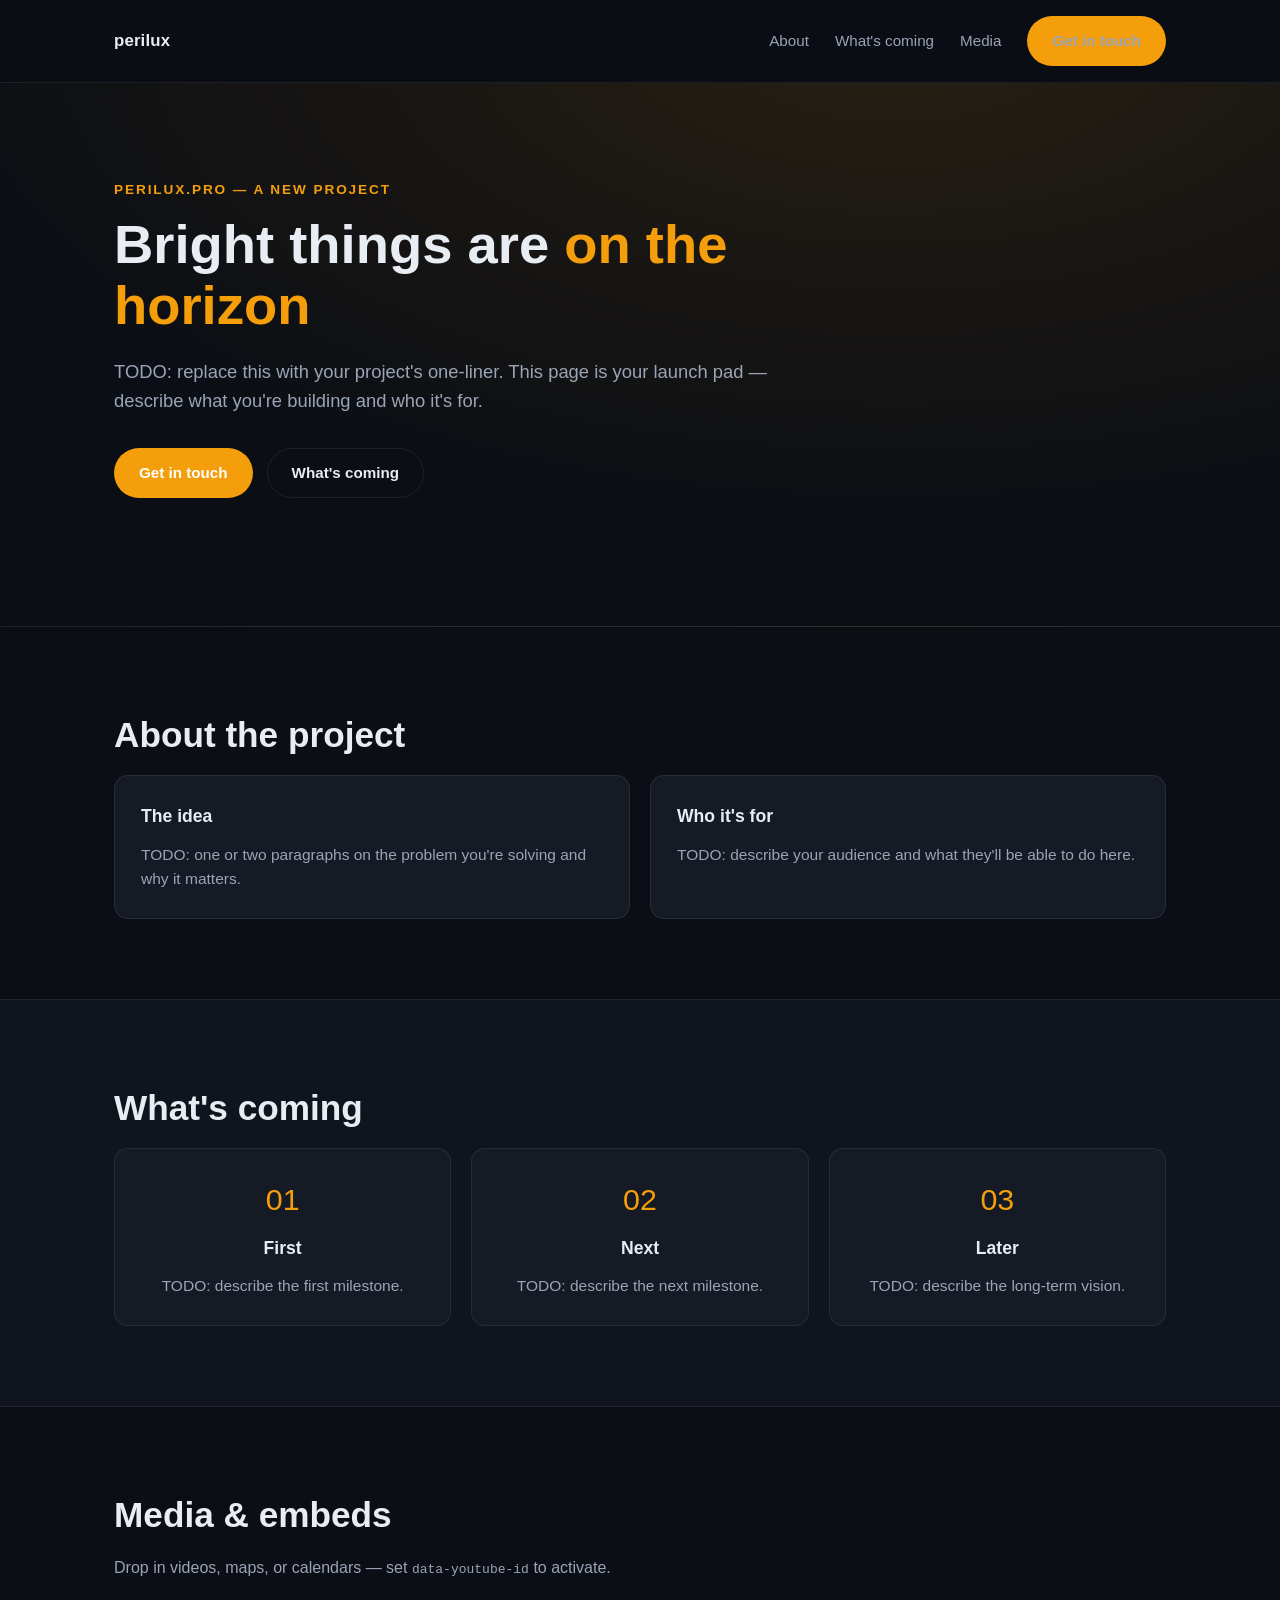
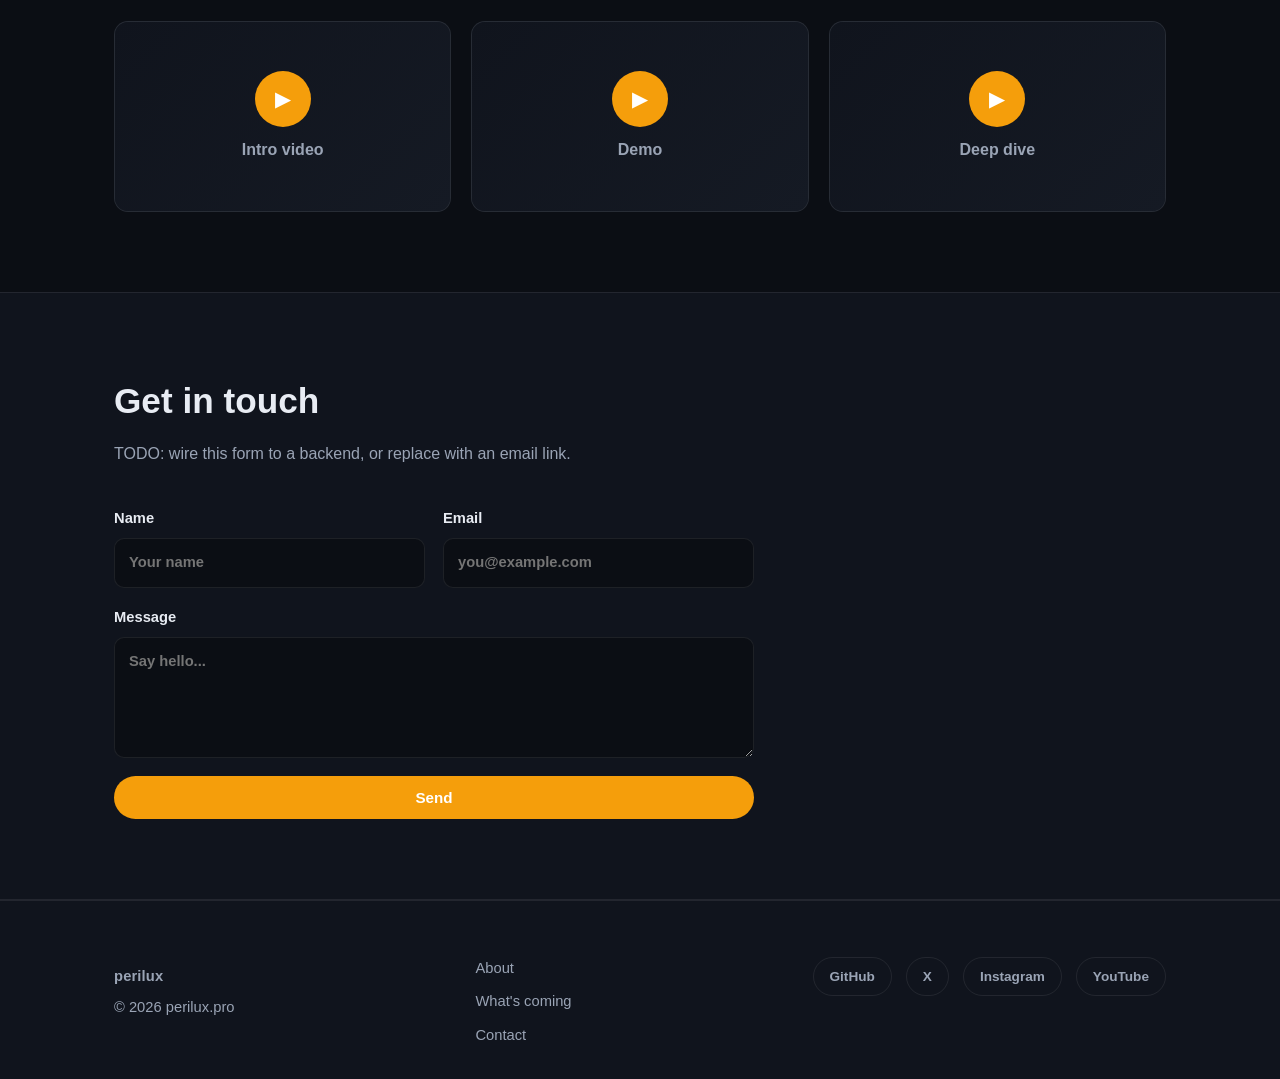
==== index.html @ e631b676 "Initial commit: perilux.pro static site (HTML/CSS/JS), Vercel-ready" ====
<!DOCTYPE html>
<html lang="en">
<head>
  <meta charset="UTF-8" />
  <meta name="viewport" content="width=device-width, initial-scale=1.0" />
  <title>Perilux — Coming Soon</title>
  <meta name="description" content="Perilux — a new project is in the works. Follow along as it takes shape." />
  <link rel="stylesheet" href="styles.css" />
</head>
<body>
  <header class="site-header">
    <nav class="nav container">
      <a class="brand" href="#top">perilux</a>
      <button class="nav-toggle" aria-label="Toggle menu" aria-expanded="false"><span></span><span></span><span></span></button>
      <ul class="nav-links" id="navLinks">
        <li><a href="#about">About</a></li>
        <li><a href="#coming">What's coming</a></li>
        <li><a href="#media">Media</a></li>
        <li><a href="#contact" class="btn btn-primary">Get in touch</a></li>
      </ul>
    </nav>
  </header>

  <main id="top">
    <section class="hero">
      <div class="container hero-inner">
        <p class="eyebrow">perilux.pro — a new project</p>
        <h1>Bright things are <span class="accent">on the horizon</span></h1>
        <p class="lead">TODO: replace this with your project's one-liner. This page is your launch pad — describe what you're building and who it's for.</p>
        <div class="hero-actions">
          <a href="#contact" class="btn btn-primary">Get in touch</a>
          <a href="#coming" class="btn btn-ghost">What's coming</a>
        </div>
      </div>
    </section>

    <section id="about" class="section">
      <div class="container">
        <h2 class="section-title">About the project</h2>
        <div class="split">
          <article class="card">
            <h3>The idea</h3>
            <p>TODO: one or two paragraphs on the problem you're solving and why it matters.</p>
          </article>
          <article class="card">
            <h3>Who it's for</h3>
            <p>TODO: describe your audience and what they'll be able to do here.</p>
          </article>
        </div>
      </div>
    </section>

    <section id="coming" class="section section-alt">
      <div class="container">
        <h2 class="section-title">What's coming</h2>
        <div class="grid-3">
          <article class="card mechanism"><div class="mech-icon">01</div><h3>First</h3><p>TODO: describe the first milestone.</p></article>
          <article class="card mechanism"><div class="mech-icon">02</div><h3>Next</h3><p>TODO: describe the next milestone.</p></article>
          <article class="card mechanism"><div class="mech-icon">03</div><h3>Later</h3><p>TODO: describe the long-term vision.</p></article>
        </div>
      </div>
    </section>

    <section id="media" class="section">
      <div class="container">
        <h2 class="section-title">Media &amp; embeds</h2>
        <p class="section-sub">Drop in videos, maps, or calendars — set <code>data-youtube-id</code> to activate.</p>
        <div class="grid-3">
          <div class="embed-card" data-youtube-id=""><div class="embed-facade"><span class="embed-play">▶</span><p>Intro video</p></div></div>
          <div class="embed-card" data-youtube-id=""><div class="embed-facade"><span class="embed-play">▶</span><p>Demo</p></div></div>
          <div class="embed-card" data-youtube-id=""><div class="embed-facade"><span class="embed-play">▶</span><p>Deep dive</p></div></div>
        </div>
      </div>
    </section>

    <section id="contact" class="section section-alt">
      <div class="container">
        <h2 class="section-title">Get in touch</h2>
        <p class="section-sub">TODO: wire this form to a backend, or replace with an email link.</p>
        <form class="contact-form" id="contactForm">
          <div class="form-row">
            <label>Name<input type="text" name="name" required placeholder="Your name" /></label>
            <label>Email<input type="email" name="email" required placeholder="you@example.com" /></label>
          </div>
          <label>Message<textarea name="message" rows="4" placeholder="Say hello..."></textarea></label>
          <button type="submit" class="btn btn-primary">Send</button>
          <p class="form-note" id="formNote" hidden>Thanks — we'll be in touch.</p>
        </form>
      </div>
    </section>
  </main>

  <footer class="site-footer">
    <div class="container footer-inner">
      <div class="footer-brand">
        <p class="brand">perilux</p>
        <p>© 2026 perilux.pro</p>
      </div>
      <nav class="footer-nav">
        <a href="#about">About</a><a href="#coming">What's coming</a><a href="#contact">Contact</a>
      </nav>
      <div class="social-links">
        <!-- TODO: replace # with real profile URLs -->
        <a href="https://github.com/AGIFutureFoundation" aria-label="GitHub" rel="noopener" target="_blank">GitHub</a>
        <a href="#" aria-label="X (Twitter)" rel="noopener" target="_blank">X</a>
        <a href="#" aria-label="Instagram" rel="noopener" target="_blank">Instagram</a>
        <a href="#" aria-label="YouTube" rel="noopener" target="_blank">YouTube</a>
      </div>
    </div>
  </footer>
  <script src="script.js"></script>
</body>
</html>
---- styles.css ----
/* ============ AGI Future Foundation — shared site styles ============ */
:root {
  --accent: #f59e0b;
  --accent-soft: rgba(245, 158, 11, 0.12);
  --bg: #0b0e14;
  --bg-alt: #10141d;
  --panel: #151a24;
  --border: rgba(255, 255, 255, 0.08);
  --text: #e8ecf3;
  --text-muted: #9aa4b5;
  --danger: #ff6b6b;
  --success: #2ecc8f;
  --radius: 14px;
  --maxw: 1100px;
}
* { margin: 0; padding: 0; box-sizing: border-box; }
html { scroll-behavior: smooth; }
body {
  font-family: "Inter", -apple-system, BlinkMacSystemFont, "Segoe UI", Roboto, sans-serif;
  background: var(--bg); color: var(--text); line-height: 1.6;
  -webkit-font-smoothing: antialiased;
}
.container { max-width: var(--maxw); margin: 0 auto; padding: 0 24px; }
a { color: var(--accent); text-decoration: none; }
.accent { color: var(--accent); }

/* ---- Header / Nav ---- */
.site-header {
  position: sticky; top: 0; z-index: 50;
  background: rgba(11, 14, 20, 0.85); backdrop-filter: blur(12px);
  border-bottom: 1px solid var(--border);
}
.nav { display: flex; align-items: center; justify-content: space-between; padding: 16px 24px; }
.brand { font-weight: 700; color: var(--text); font-size: 1.05rem; letter-spacing: 0.01em; }
.nav-links { display: flex; align-items: center; gap: 26px; list-style: none; }
.nav-links a { color: var(--text-muted); font-size: 0.95rem; transition: color 0.2s; }
.nav-links a:hover { color: var(--text); }
.nav-toggle { display: none; background: none; border: 0; cursor: pointer; }
.nav-toggle span { display: block; width: 22px; height: 2px; background: var(--text); margin: 5px 0; }

/* ---- Buttons ---- */
.btn {
  display: inline-block; padding: 12px 24px; border-radius: 999px;
  font-weight: 600; font-size: 0.95rem; border: 1px solid transparent;
  cursor: pointer; transition: transform 0.15s, background 0.2s, border-color 0.2s;
}
.btn:hover { transform: translateY(-2px); }
.btn-primary { background: var(--accent); color: #fff; }
.btn-primary:hover { background: var(--accent); filter: brightness(1.1); }
.btn-ghost { border-color: var(--border); color: var(--text); }
.btn-ghost:hover { border-color: var(--accent); color: var(--accent); }

/* ---- Hero ---- */
.hero {
  padding: 96px 0 80px;
  background:
    radial-gradient(1000px 500px at 70% -10%, var(--accent-soft), transparent),
    var(--bg);
  border-bottom: 1px solid var(--border);
}
.eyebrow { color: var(--accent); font-size: 0.85rem; font-weight: 600; text-transform: uppercase; letter-spacing: 0.14em; margin-bottom: 14px; }
.hero h1 { font-size: clamp(2.2rem, 5vw, 3.4rem); line-height: 1.12; margin-bottom: 20px; max-width: 760px; }
.lead { color: var(--text-muted); font-size: 1.15rem; max-width: 680px; margin-bottom: 32px; }
.lead strong { color: var(--text); }
.hero-actions { display: flex; gap: 14px; flex-wrap: wrap; margin-bottom: 48px; }
.stats-grid { display: flex; gap: 40px; flex-wrap: wrap; }
.stat { min-width: 140px; }
.stat-number { display: block; font-size: 2rem; font-weight: 800; color: var(--accent); }
.stat-label { color: var(--text-muted); font-size: 0.9rem; }

/* ---- Sections ---- */
.section { padding: 80px 0; }
.section-alt { background: var(--bg-alt); border-block: 1px solid var(--border); }
.section-title { font-size: clamp(1.6rem, 3.4vw, 2.2rem); margin-bottom: 12px; }
.section-sub { color: var(--text-muted); max-width: 640px; margin-bottom: 40px; }

/* ---- Cards & grids ---- */
.grid-3 { display: grid; grid-template-columns: repeat(3, 1fr); gap: 20px; }
.split { display: grid; grid-template-columns: 1fr 1fr; gap: 20px; }
.card {
  background: var(--panel); border: 1px solid var(--border);
  border-radius: var(--radius); padding: 26px;
}
.card h3 { margin-bottom: 12px; font-size: 1.1rem; }
.card p, .card li { color: var(--text-muted); font-size: 0.97rem; }
.card ul { padding-left: 18px; display: grid; gap: 8px; }
.card-danger { border-color: rgba(255, 107, 107, 0.35); }
.card-danger h3 { color: var(--danger); }
.card-success { border-color: rgba(46, 204, 143, 0.35); }
.card-success h3 { color: var(--success); }
.mechanism { text-align: center; }
.mech-icon { font-size: 1.9rem; color: var(--accent); margin-bottom: 10px; }
.card h4 { margin-bottom: 6px; color: var(--accent); }

/* ---- Tiers ---- */
.tiers { display: flex; flex-direction: column; align-items: center; gap: 10px; margin-bottom: 48px; }
.tier {
  width: min(560px, 100%); text-align: center;
  background: var(--panel); border: 1px solid var(--border);
  border-radius: var(--radius); padding: 22px 26px;
}
.tier-tag { color: var(--accent); font-size: 0.78rem; font-weight: 700; text-transform: uppercase; letter-spacing: 0.12em; }
.tier h3 { font-size: 1.15rem; margin: 6px 0; }
.tier p { color: var(--text-muted); font-size: 0.93rem; }
.tier-arrow { color: var(--accent); font-size: 1.3rem; }
.share-structure { margin-top: 8px; }
.share-structure h3 { margin-bottom: 16px; }

/* ---- Chips ---- */
.chips { display: flex; gap: 10px; flex-wrap: wrap; justify-content: center; margin-top: 10px; }
.chip {
  background: var(--accent-soft); color: var(--accent);
  padding: 6px 14px; border-radius: 999px; font-size: 0.82rem; font-weight: 600;
}
.invest-badges { display: flex; gap: 10px; flex-wrap: wrap; margin-bottom: 32px; }
/* ---- Articles ---- */
.article-list { display: grid; gap: 12px; }
.article-row {
  display: grid; grid-template-columns: 170px 1fr auto; align-items: center; gap: 18px;
  background: var(--panel); border: 1px solid var(--border);
  border-radius: var(--radius); padding: 16px 22px;
  color: var(--text); transition: border-color 0.2s, transform 0.15s;
}
.article-row:hover { border-color: var(--accent); transform: translateX(4px); }
.article-cat { color: var(--accent); font-size: 0.78rem; font-weight: 700; text-transform: uppercase; letter-spacing: 0.08em; }
.article-title { font-size: 0.98rem; font-weight: 600; }
.article-cta { color: var(--text-muted); font-size: 0.85rem; white-space: nowrap; }

/* ---- Embeds (lazy YouTube etc.) ---- */
.embed-card {
  background: var(--panel); border: 1px solid var(--border);
  border-radius: var(--radius); overflow: hidden;
}
.embed-facade {
  aspect-ratio: 16 / 9; display: flex; flex-direction: column;
  align-items: center; justify-content: center; gap: 10px; cursor: pointer;
  background: linear-gradient(135deg, var(--bg-alt), var(--panel));
}
.embed-play {
  width: 56px; height: 56px; border-radius: 50%;
  background: var(--accent); color: #fff;
  display: grid; place-items: center; font-size: 1.3rem;
}
.embed-facade p { color: var(--text-muted); font-weight: 600; padding: 0 16px; text-align: center; }
.embed-card iframe { width: 100%; aspect-ratio: 16 / 9; border: 0; display: block; }

/* ---- Forms ---- */
.contact-form { display: grid; gap: 18px; max-width: 640px; }
.form-row { display: grid; grid-template-columns: 1fr 1fr; gap: 18px; }
.contact-form label { display: grid; gap: 8px; font-weight: 600; font-size: 0.92rem; }
.contact-form input, .contact-form select, .contact-form textarea {
  background: var(--bg); border: 1px solid var(--border); border-radius: 10px;
  color: var(--text); padding: 12px 14px; font: inherit; width: 100%;
}
.contact-form input:focus, .contact-form select:focus, .contact-form textarea:focus {
  outline: 2px solid var(--accent); outline-offset: 1px; border-color: var(--accent);
}
.form-note { color: var(--success); font-size: 0.92rem; }

/* ---- Footer ---- */
.site-footer { background: var(--bg-alt); border-top: 1px solid var(--border); padding: 56px 0 32px; }
.footer-inner { display: flex; justify-content: space-between; gap: 40px; flex-wrap: wrap; }
.footer-brand p { color: var(--text-muted); font-size: 0.92rem; max-width: 300px; margin-top: 8px; }
.footer-nav { display: grid; gap: 10px; }
.footer-nav a { color: var(--text-muted); font-size: 0.92rem; }
.footer-nav a:hover { color: var(--text); }
.social-links { display: flex; gap: 14px; flex-wrap: wrap; align-items: flex-start; }
.social-links a {
  color: var(--text-muted); border: 1px solid var(--border);
  padding: 8px 16px; border-radius: 999px; font-size: 0.85rem; font-weight: 600;
  transition: color 0.2s, border-color 0.2s;
}
.social-links a:hover { color: var(--accent); border-color: var(--accent); }
.footer-bottom { margin-top: 40px; padding-top: 24px; border-top: 1px solid var(--border); }
.footer-bottom p { color: var(--text-muted); font-size: 0.85rem; }

/* ---- Responsive ---- */
@media (max-width: 900px) {
  .grid-3 { grid-template-columns: 1fr; }
  .split { grid-template-columns: 1fr; }
  .article-row { grid-template-columns: 1fr; gap: 6px; }
  .article-cta { display: none; }
}
@media (max-width: 720px) {
  .nav-toggle { display: block; }
  .nav-links {
    display: none; position: absolute; top: 100%; left: 0; right: 0;
    flex-direction: column; gap: 4px; padding: 18px 24px 24px;
    background: var(--bg); border-bottom: 1px solid var(--border);
  }
  .nav-links.open { display: flex; }
  .nav-links li { width: 100%; }
  .nav-links a { display: block; padding: 10px 0; }
  .form-row { grid-template-columns: 1fr; }
  .stats-grid { gap: 24px; }
}
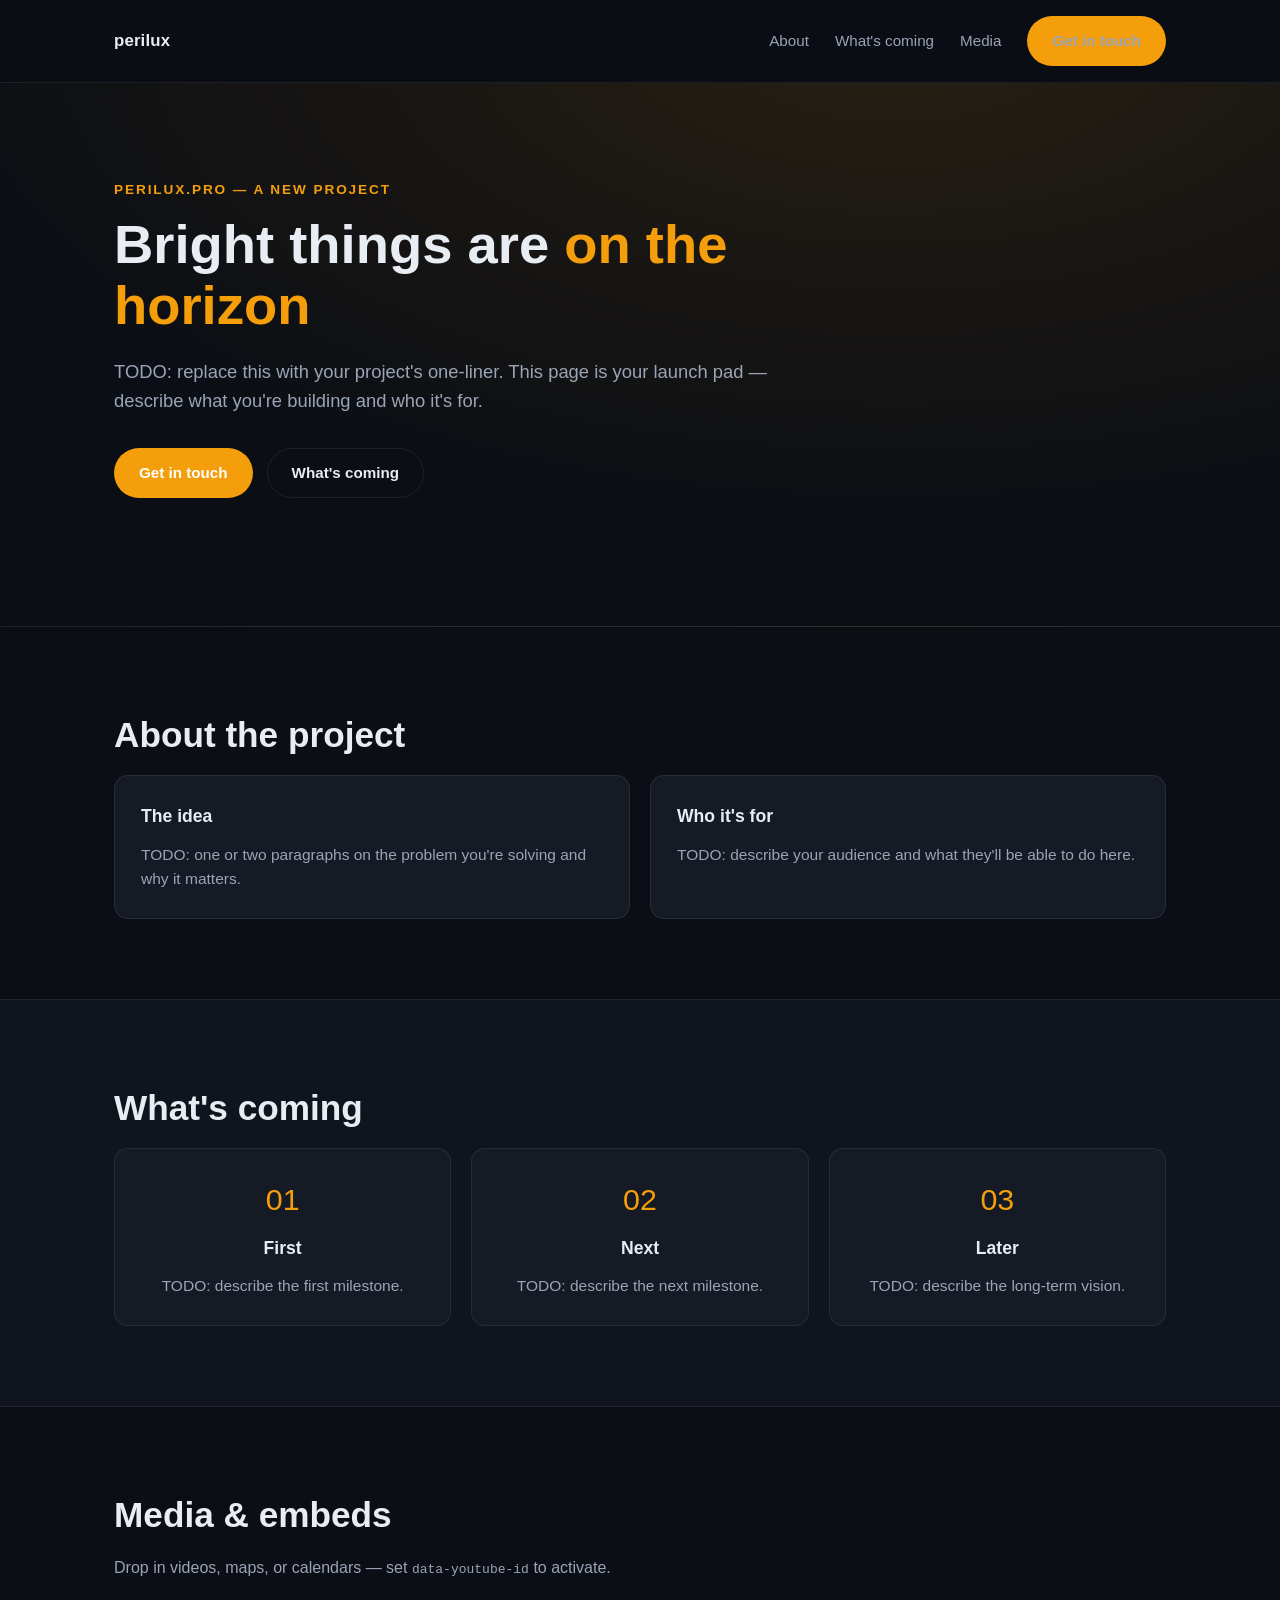
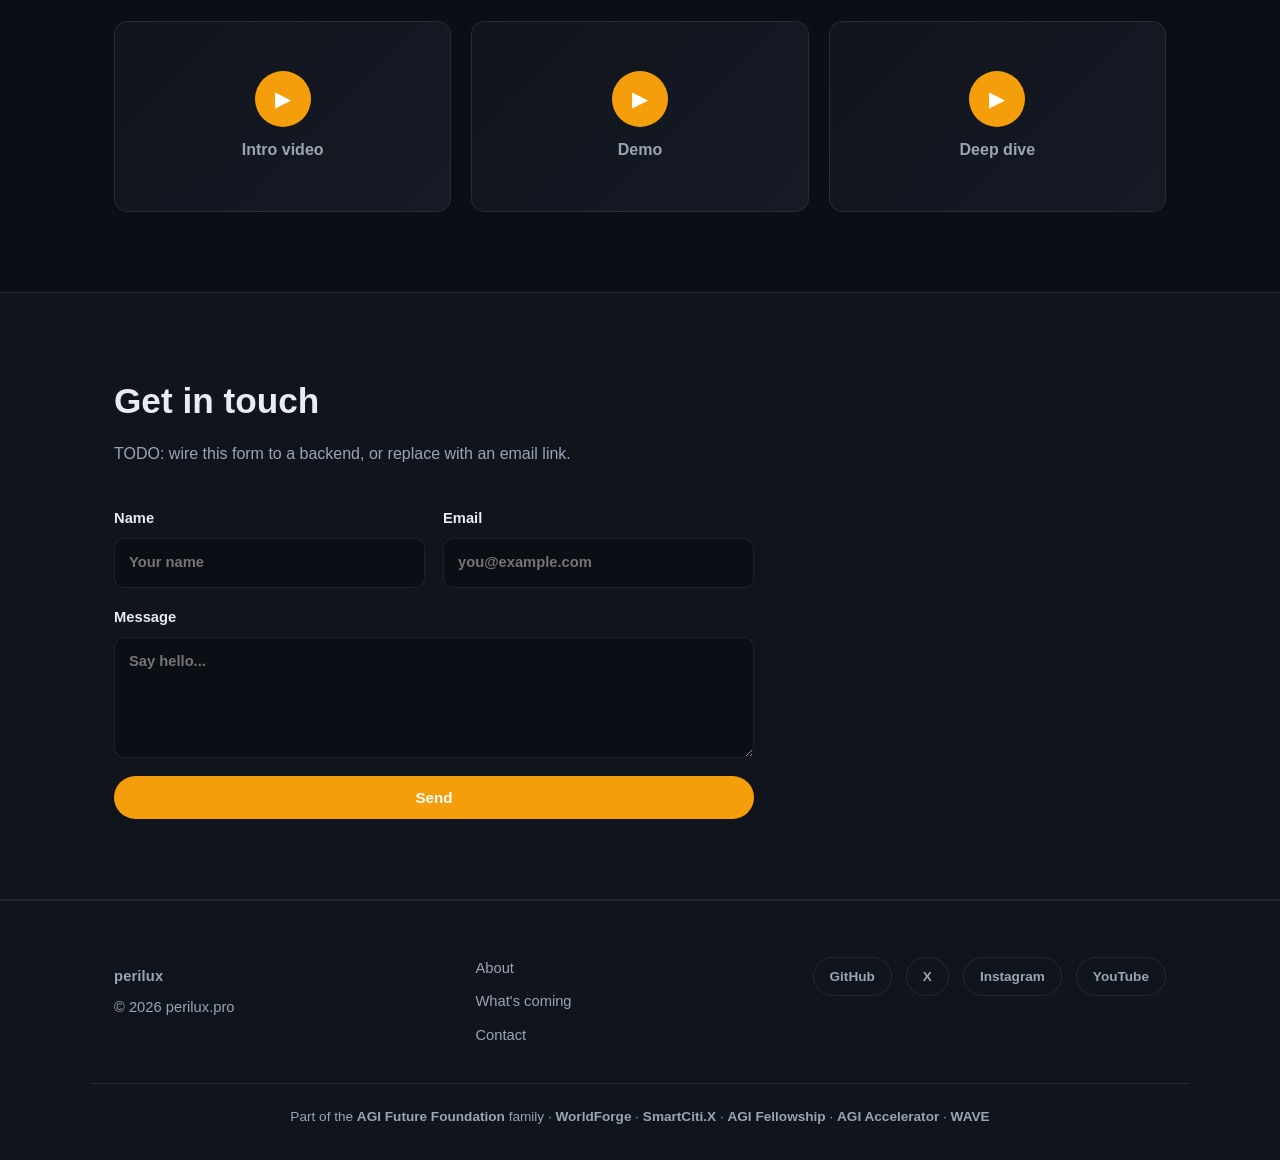
==== commit bed86831: "Unified branding: family bar" ====
--- a/index.html
+++ b/index.html
@@ -107,6 +107,9 @@
         <a href="#" aria-label="YouTube" rel="noopener" target="_blank">YouTube</a>
       </div>
     </div>
+    <div class="container family-bar">
+      <p>Part of the <a href="https://agifuturefoundation.org">AGI Future Foundation</a> family · <a href="https://worldforge.agifuturefoundation.org">WorldForge</a> · <a href="https://smartciti.x.agifuturefoundation.org">SmartCiti.X</a> · <a href="https://agifellowship.church">AGI Fellowship</a> · <a href="https://agi.lease">AGI Accelerator</a> · <a href="https://bioacoustics.cloud">WAVE</a></p>
+    </div>
   </footer>
   <script src="script.js"></script>
 </body>
--- a/styles.css
+++ b/styles.css
@@ -195,3 +195,11 @@
   .stats-grid { gap: 24px; }
 }
 
+/* ---- Family bar (unified branding across all AGIF sites) ---- */
+.family-bar {
+  margin-top: 36px; padding-top: 22px; border-top: 1px solid var(--border);
+  display: flex; gap: 10px 18px; flex-wrap: wrap; align-items: center; justify-content: center;
+}
+.family-bar p { color: var(--text-muted); font-size: 0.85rem; }
+.family-bar a { color: var(--text-muted); font-weight: 600; }
+.family-bar a:hover { color: var(--accent); }
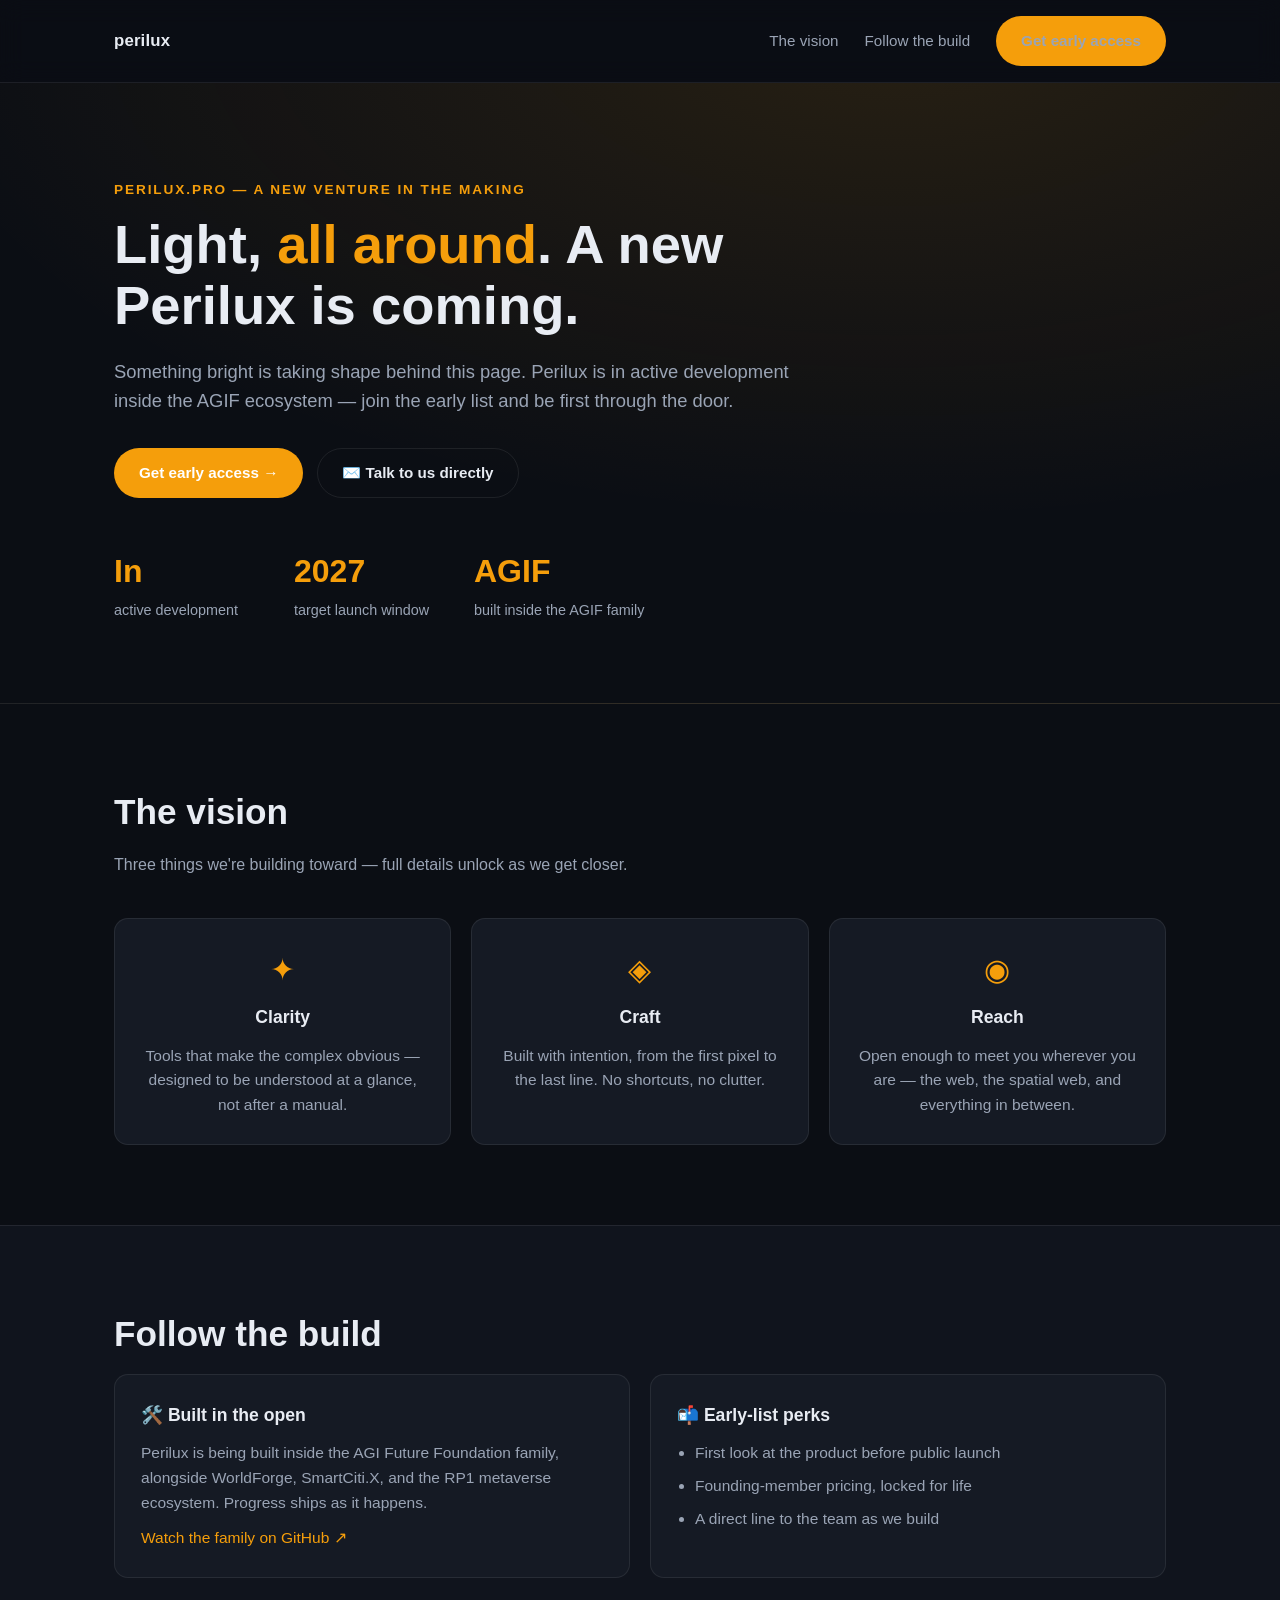
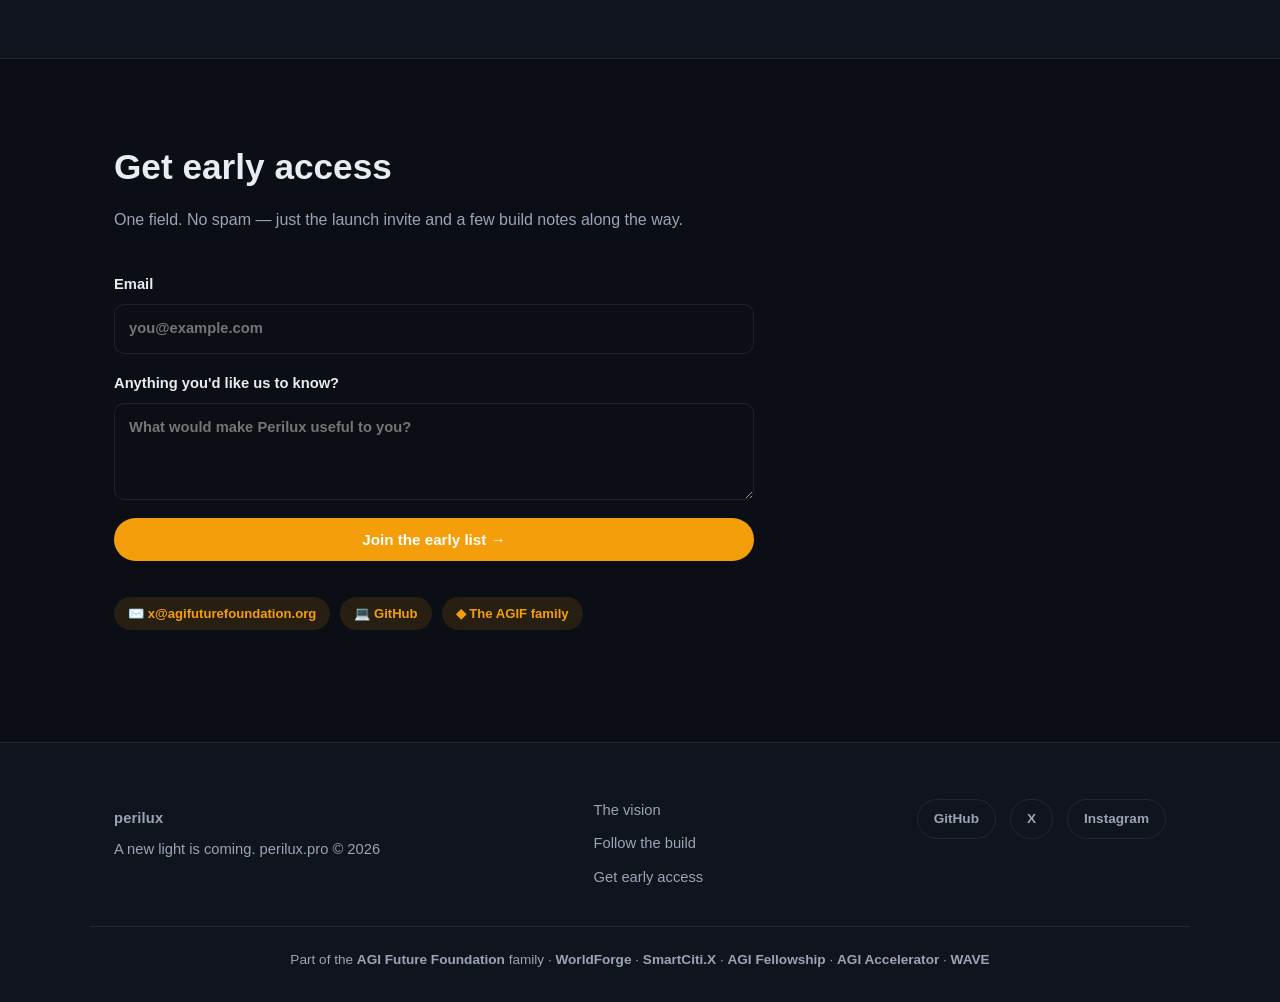
==== commit 0d01dee7: "Polished one-page landing: vision, follow-the-build, early-access CTA + direct contact, SEO meta" ====
--- a/index.html
+++ b/index.html
@@ -3,8 +3,16 @@
 <head>
   <meta charset="UTF-8" />
   <meta name="viewport" content="width=device-width, initial-scale=1.0" />
-  <title>Perilux — Coming Soon</title>
-  <meta name="description" content="Perilux — a new project is in the works. Follow along as it takes shape." />
+  <title>Perilux — A New Light Is Coming</title>
+  <meta name="description" content="Perilux is a new venture in the making. Get early access, follow the build, and be first through the door when we launch." />
+  <meta property="og:title" content="Perilux — A New Light Is Coming" />
+  <meta property="og:description" content="Perilux is a new venture in the making. Get early access, follow the build, and be first through the door when we launch." />
+  <meta property="og:type" content="website" />
+  <meta property="og:url" content="https://perilux.pro" />
+  <meta name="twitter:card" content="summary_large_image" />
+  <meta name="twitter:title" content="Perilux — A New Light Is Coming" />
+  <meta name="theme-color" content="#0b0e14" />
+  <link rel="icon" href="data:image/svg+xml,%3Csvg xmlns='http://www.w3.org/2000/svg' viewBox='0 0 32 32'%3E%3Ccircle cx='16' cy='16' r='14' fill='%23f59e0b'/%3E%3C/svg%3E" />
   <link rel="stylesheet" href="styles.css" />
 </head>
 <body>
@@ -13,10 +21,9 @@
       <a class="brand" href="#top">perilux</a>
       <button class="nav-toggle" aria-label="Toggle menu" aria-expanded="false"><span></span><span></span><span></span></button>
       <ul class="nav-links" id="navLinks">
-        <li><a href="#about">About</a></li>
-        <li><a href="#coming">What's coming</a></li>
-        <li><a href="#media">Media</a></li>
-        <li><a href="#contact" class="btn btn-primary">Get in touch</a></li>
+        <li><a href="#vision">The vision</a></li>
+        <li><a href="#build">Follow the build</a></li>
+        <li><a href="#contact" class="btn btn-primary">Get early access</a></li>
       </ul>
     </nav>
   </header>
@@ -24,68 +31,68 @@
   <main id="top">
     <section class="hero">
       <div class="container hero-inner">
-        <p class="eyebrow">perilux.pro — a new project</p>
-        <h1>Bright things are <span class="accent">on the horizon</span></h1>
-        <p class="lead">TODO: replace this with your project's one-liner. This page is your launch pad — describe what you're building and who it's for.</p>
+        <p class="eyebrow">perilux.pro — a new venture in the making</p>
+        <h1>Light, <span class="accent">all around</span>. A new Perilux is coming.</h1>
+        <p class="lead">Something bright is taking shape behind this page. Perilux is in active development inside the AGIF ecosystem — join the early list and be first through the door.</p>
         <div class="hero-actions">
-          <a href="#contact" class="btn btn-primary">Get in touch</a>
-          <a href="#coming" class="btn btn-ghost">What's coming</a>
+          <a href="#contact" class="btn btn-primary">Get early access →</a>
+          <a href="mailto:x@agifuturefoundation.org?subject=Perilux%20early%20access" class="btn btn-ghost">✉️ Talk to us directly</a>
+        </div>
+        <div class="stats-grid">
+          <div class="stat"><span class="stat-number">In</span><span class="stat-label">active development</span></div>
+          <div class="stat"><span class="stat-number">2027</span><span class="stat-label">target launch window</span></div>
+          <div class="stat"><span class="stat-number">AGIF</span><span class="stat-label">built inside the AGIF family</span></div>
         </div>
       </div>
     </section>
 
-    <section id="about" class="section">
+    <section id="vision" class="section">
       <div class="container">
-        <h2 class="section-title">About the project</h2>
+        <h2 class="section-title">The vision</h2>
+        <p class="section-sub">Three things we're building toward — full details unlock as we get closer.</p>
+        <div class="grid-3">
+          <article class="card mechanism"><div class="mech-icon">✦</div><h3>Clarity</h3><p>Tools that make the complex obvious — designed to be understood at a glance, not after a manual.</p></article>
+          <article class="card mechanism"><div class="mech-icon">◈</div><h3>Craft</h3><p>Built with intention, from the first pixel to the last line. No shortcuts, no clutter.</p></article>
+          <article class="card mechanism"><div class="mech-icon">◉</div><h3>Reach</h3><p>Open enough to meet you wherever you are — the web, the spatial web, and everything in between.</p></article>
+        </div>
+      </div>
+    </section>
+    <section id="build" class="section section-alt">
+      <div class="container">
+        <h2 class="section-title">Follow the build</h2>
         <div class="split">
           <article class="card">
-            <h3>The idea</h3>
-            <p>TODO: one or two paragraphs on the problem you're solving and why it matters.</p>
+            <h3>🛠️ Built in the open</h3>
+            <p>Perilux is being built inside the AGI Future Foundation family, alongside WorldForge, SmartCiti.X, and the RP1 metaverse ecosystem. Progress ships as it happens.</p>
+            <p style="margin-top:10px"><a href="https://github.com/AGIFutureFoundation" target="_blank" rel="noopener">Watch the family on GitHub ↗</a></p>
           </article>
           <article class="card">
-            <h3>Who it's for</h3>
-            <p>TODO: describe your audience and what they'll be able to do here.</p>
+            <h3>📬 Early-list perks</h3>
+            <ul>
+              <li>First look at the product before public launch</li>
+              <li>Founding-member pricing, locked for life</li>
+              <li>A direct line to the team as we build</li>
+            </ul>
           </article>
         </div>
       </div>
     </section>
 
-    <section id="coming" class="section section-alt">
+    <section id="contact" class="section">
       <div class="container">
-        <h2 class="section-title">What's coming</h2>
-        <div class="grid-3">
-          <article class="card mechanism"><div class="mech-icon">01</div><h3>First</h3><p>TODO: describe the first milestone.</p></article>
-          <article class="card mechanism"><div class="mech-icon">02</div><h3>Next</h3><p>TODO: describe the next milestone.</p></article>
-          <article class="card mechanism"><div class="mech-icon">03</div><h3>Later</h3><p>TODO: describe the long-term vision.</p></article>
+        <h2 class="section-title">Get early access</h2>
+        <p class="section-sub">One field. No spam — just the launch invite and a few build notes along the way.</p>
+        <form class="contact-form" id="contactForm">
+          <label>Email<input type="email" name="email" required placeholder="you@example.com" /></label>
+          <label>Anything you'd like us to know?<textarea name="message" rows="3" placeholder="What would make Perilux useful to you?"></textarea></label>
+          <button type="submit" class="btn btn-primary">Join the early list →</button>
+          <p class="form-note" id="formNote" hidden>You're on the list. We'll be in touch — welcome aboard ✦</p>
+        </form>
+        <div class="invest-badges" style="margin-top:36px">
+          <span class="chip">✉️ <a href="mailto:x@agifuturefoundation.org?subject=Perilux">x@agifuturefoundation.org</a></span>
+          <span class="chip">💻 <a href="https://github.com/AGIFutureFoundation" target="_blank" rel="noopener">GitHub</a></span>
+          <span class="chip">◆ <a href="https://agifuturefoundation.org" target="_blank" rel="noopener">The AGIF family</a></span>
         </div>
-      </div>
-    </section>
-
-    <section id="media" class="section">
-      <div class="container">
-        <h2 class="section-title">Media &amp; embeds</h2>
-        <p class="section-sub">Drop in videos, maps, or calendars — set <code>data-youtube-id</code> to activate.</p>
-        <div class="grid-3">
-          <div class="embed-card" data-youtube-id=""><div class="embed-facade"><span class="embed-play">▶</span><p>Intro video</p></div></div>
-          <div class="embed-card" data-youtube-id=""><div class="embed-facade"><span class="embed-play">▶</span><p>Demo</p></div></div>
-          <div class="embed-card" data-youtube-id=""><div class="embed-facade"><span class="embed-play">▶</span><p>Deep dive</p></div></div>
-        </div>
-      </div>
-    </section>
-
-    <section id="contact" class="section section-alt">
-      <div class="container">
-        <h2 class="section-title">Get in touch</h2>
-        <p class="section-sub">TODO: wire this form to a backend, or replace with an email link.</p>
-        <form class="contact-form" id="contactForm">
-          <div class="form-row">
-            <label>Name<input type="text" name="name" required placeholder="Your name" /></label>
-            <label>Email<input type="email" name="email" required placeholder="you@example.com" /></label>
-          </div>
-          <label>Message<textarea name="message" rows="4" placeholder="Say hello..."></textarea></label>
-          <button type="submit" class="btn btn-primary">Send</button>
-          <p class="form-note" id="formNote" hidden>Thanks — we'll be in touch.</p>
-        </form>
       </div>
     </section>
   </main>
@@ -94,17 +101,15 @@
     <div class="container footer-inner">
       <div class="footer-brand">
         <p class="brand">perilux</p>
-        <p>© 2026 perilux.pro</p>
+        <p>A new light is coming. perilux.pro © 2026</p>
       </div>
       <nav class="footer-nav">
-        <a href="#about">About</a><a href="#coming">What's coming</a><a href="#contact">Contact</a>
+        <a href="#vision">The vision</a><a href="#build">Follow the build</a><a href="#contact">Get early access</a>
       </nav>
       <div class="social-links">
-        <!-- TODO: replace # with real profile URLs -->
         <a href="https://github.com/AGIFutureFoundation" aria-label="GitHub" rel="noopener" target="_blank">GitHub</a>
         <a href="#" aria-label="X (Twitter)" rel="noopener" target="_blank">X</a>
         <a href="#" aria-label="Instagram" rel="noopener" target="_blank">Instagram</a>
-        <a href="#" aria-label="YouTube" rel="noopener" target="_blank">YouTube</a>
       </div>
     </div>
     <div class="container family-bar">
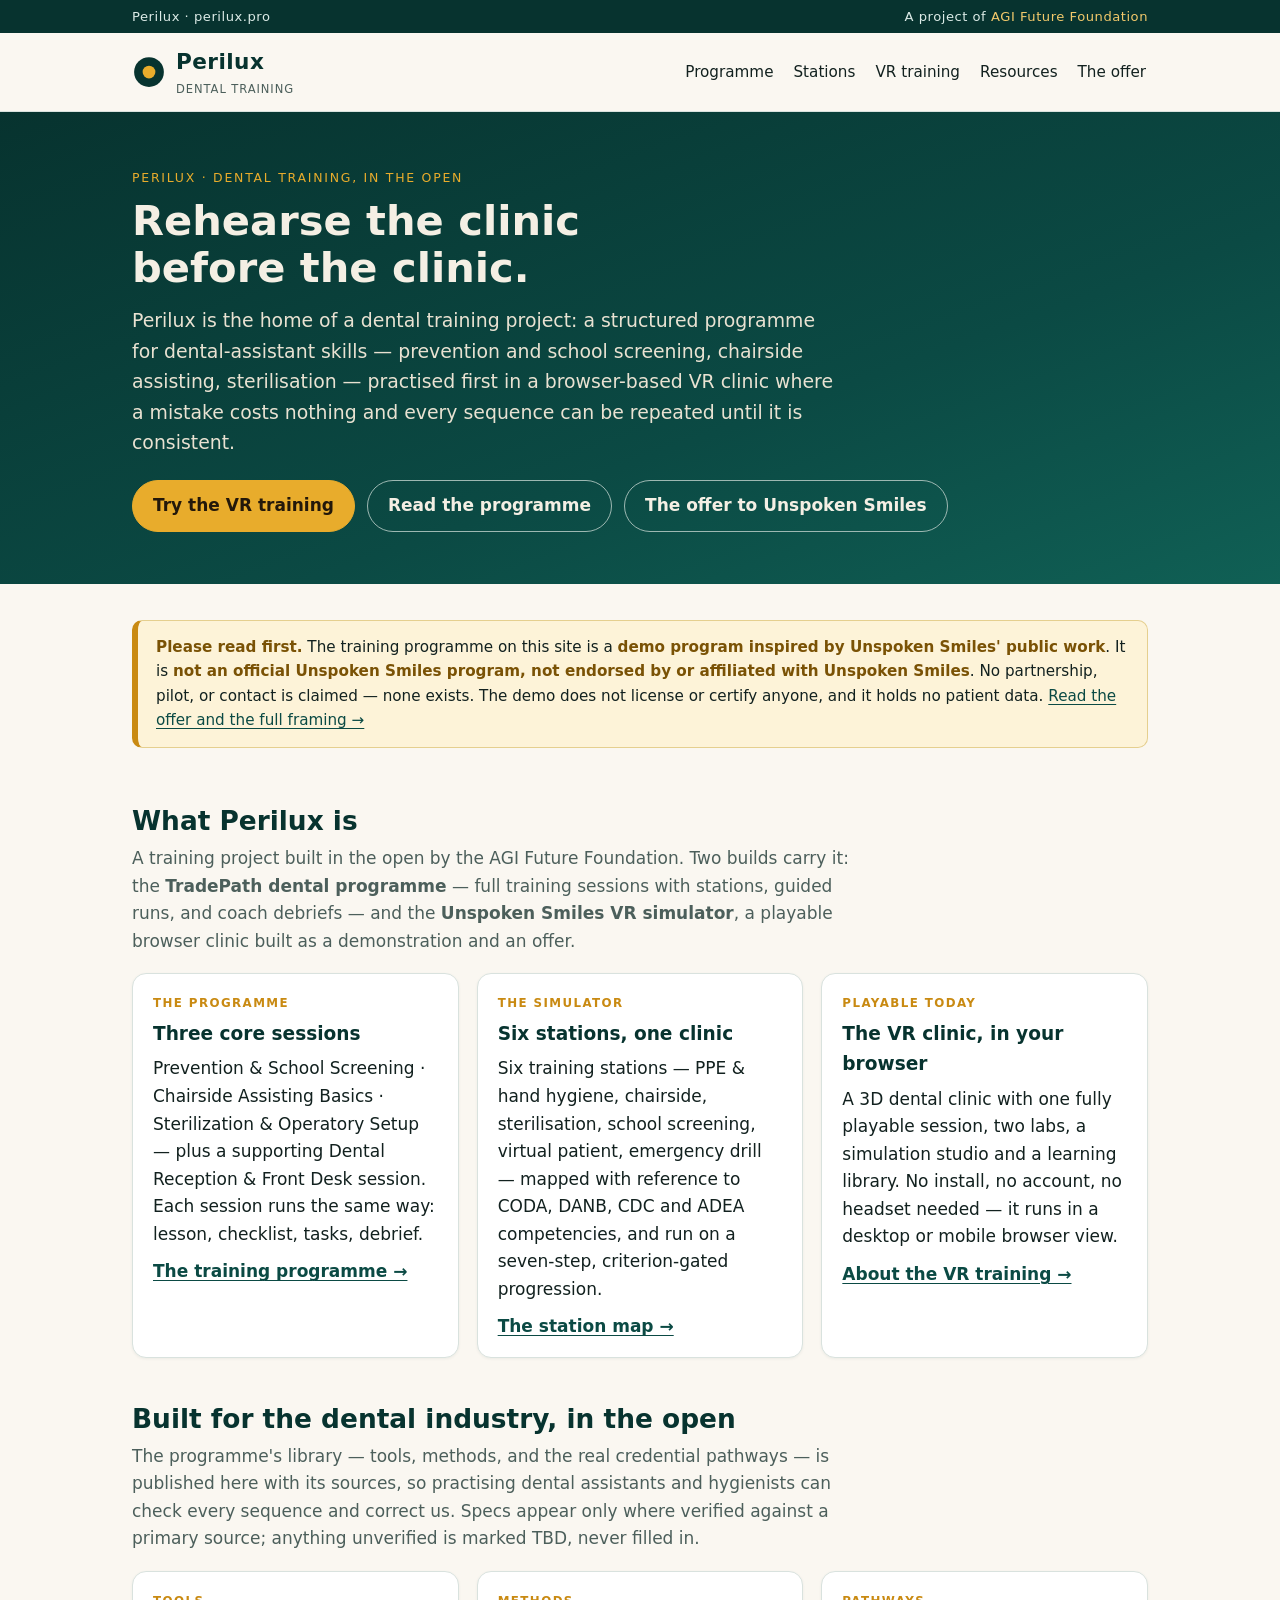
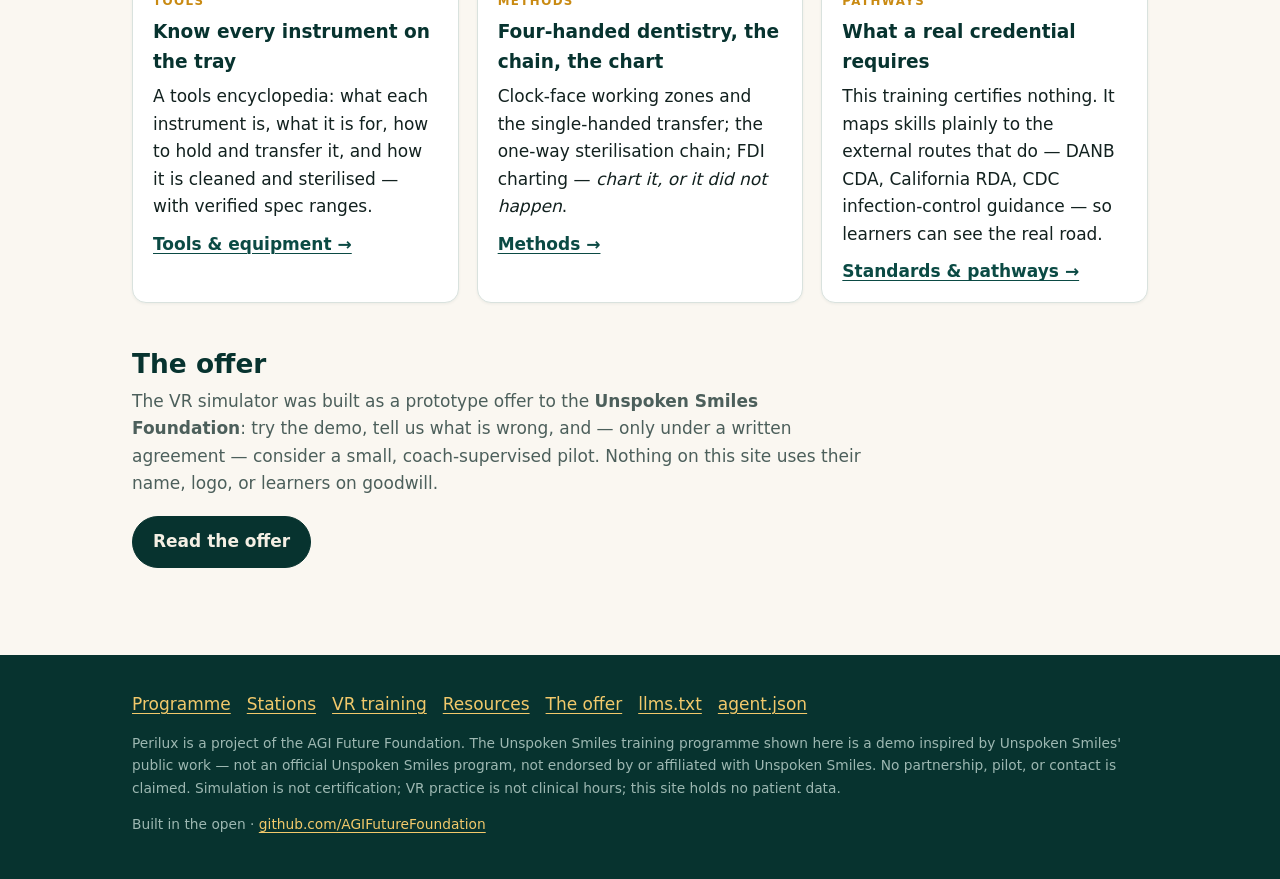
==== commit 8a62c8c0: "Publish the Perilux programme site: 11 pages (programme, sessions, stations, VR training, resources," ====
--- a/index.html
+++ b/index.html
@@ -1,121 +1,143 @@
-<!DOCTYPE html>
+<!doctype html>
 <html lang="en">
 <head>
-  <meta charset="UTF-8" />
-  <meta name="viewport" content="width=device-width, initial-scale=1.0" />
-  <title>Perilux — A New Light Is Coming</title>
-  <meta name="description" content="Perilux is a new venture in the making. Get early access, follow the build, and be first through the door when we launch." />
-  <meta property="og:title" content="Perilux — A New Light Is Coming" />
-  <meta property="og:description" content="Perilux is a new venture in the making. Get early access, follow the build, and be first through the door when we launch." />
-  <meta property="og:type" content="website" />
-  <meta property="og:url" content="https://perilux.pro" />
-  <meta name="twitter:card" content="summary_large_image" />
-  <meta name="twitter:title" content="Perilux — A New Light Is Coming" />
-  <meta name="theme-color" content="#0b0e14" />
-  <link rel="icon" href="data:image/svg+xml,%3Csvg xmlns='http://www.w3.org/2000/svg' viewBox='0 0 32 32'%3E%3Ccircle cx='16' cy='16' r='14' fill='%23f59e0b'/%3E%3C/svg%3E" />
-  <link rel="stylesheet" href="styles.css" />
+<meta charset="utf-8" />
+<meta name="viewport" content="width=device-width, initial-scale=1" />
+<title>Perilux — Dental training, in the open</title>
+<meta name="description" content="Perilux is the project home for dental-assistant skills training: a three-session training programme, a six-station VR simulator, and an open offer to the Unspoken Smiles Foundation. Demo programme — not official, not endorsed, not affiliated." />
+<link rel="stylesheet" href="assets/style.css" />
+<link rel="icon" href="data:image/svg+xml,%3Csvg xmlns='http://www.w3.org/2000/svg' viewBox='0 0 32 32'%3E%3Ccircle cx='16' cy='16' r='14' fill='%2307332f'/%3E%3Ccircle cx='16' cy='16' r='6' fill='%23e8ac2c'/%3E%3C/svg%3E" />
 </head>
 <body>
-  <header class="site-header">
-    <nav class="nav container">
-      <a class="brand" href="#top">perilux</a>
-      <button class="nav-toggle" aria-label="Toggle menu" aria-expanded="false"><span></span><span></span><span></span></button>
-      <ul class="nav-links" id="navLinks">
-        <li><a href="#vision">The vision</a></li>
-        <li><a href="#build">Follow the build</a></li>
-        <li><a href="#contact" class="btn btn-primary">Get early access</a></li>
-      </ul>
-    </nav>
-  </header>
+<div class="brandbar"><div class="wrap"><span>Perilux · perilux.pro</span><span>A project of <a href="https://www.agifuturefoundation.org/">AGI Future Foundation</a></span></div></div>
+<header class="site"><div class="wrap">
+  <a class="logo" href="index.html" aria-label="Perilux home">
+    <svg width="34" height="34" viewBox="0 0 32 32" role="img" aria-label="Perilux mark: a gold point of light in a teal ring"><circle cx="16" cy="16" r="14" fill="#07332f"/><circle cx="16" cy="16" r="6" fill="#e8ac2c"/></svg>
+    <span><strong>Perilux</strong><span class="tag">Dental training</span></span>
+  </a>
+  <nav class="main" aria-label="Main">
+    <a href="programme.html">Programme</a>
+    <a href="stations.html">Stations</a>
+    <a href="vr-training.html">VR training</a>
+    <a href="resources.html">Resources</a>
+    <a href="offer.html">The offer</a>
+  </nav>
+</div></header>
 
-  <main id="top">
-    <section class="hero">
-      <div class="container hero-inner">
-        <p class="eyebrow">perilux.pro — a new venture in the making</p>
-        <h1>Light, <span class="accent">all around</span>. A new Perilux is coming.</h1>
-        <p class="lead">Something bright is taking shape behind this page. Perilux is in active development inside the AGIF ecosystem — join the early list and be first through the door.</p>
-        <div class="hero-actions">
-          <a href="#contact" class="btn btn-primary">Get early access →</a>
-          <a href="mailto:x@agifuturefoundation.org?subject=Perilux%20early%20access" class="btn btn-ghost">✉️ Talk to us directly</a>
-        </div>
-        <div class="stats-grid">
-          <div class="stat"><span class="stat-number">In</span><span class="stat-label">active development</span></div>
-          <div class="stat"><span class="stat-number">2027</span><span class="stat-label">target launch window</span></div>
-          <div class="stat"><span class="stat-number">AGIF</span><span class="stat-label">built inside the AGIF family</span></div>
-        </div>
-      </div>
-    </section>
+<section class="hero"><div class="wrap">
+  <p class="eyebrow">Perilux · Dental training, in the open</p>
+  <h1>Rehearse the clinic<br />before the clinic.</h1>
+  <p class="lede">Perilux is the home of a dental training project: a structured programme for
+  dental-assistant skills — prevention and school screening, chairside assisting, sterilisation —
+  practised first in a browser-based VR clinic where a mistake costs nothing and every sequence
+  can be repeated until it is consistent.</p>
+  <div class="btnrow">
+    <a class="btn" href="vr-training.html">Try the VR training</a>
+    <a class="btn ghost" href="programme.html">Read the programme</a>
+    <a class="btn ghost" href="offer.html">The offer to Unspoken Smiles</a>
+  </div>
+</div></section>
 
-    <section id="vision" class="section">
-      <div class="container">
-        <h2 class="section-title">The vision</h2>
-        <p class="section-sub">Three things we're building toward — full details unlock as we get closer.</p>
-        <div class="grid-3">
-          <article class="card mechanism"><div class="mech-icon">✦</div><h3>Clarity</h3><p>Tools that make the complex obvious — designed to be understood at a glance, not after a manual.</p></article>
-          <article class="card mechanism"><div class="mech-icon">◈</div><h3>Craft</h3><p>Built with intention, from the first pixel to the last line. No shortcuts, no clutter.</p></article>
-          <article class="card mechanism"><div class="mech-icon">◉</div><h3>Reach</h3><p>Open enough to meet you wherever you are — the web, the spatial web, and everything in between.</p></article>
-        </div>
-      </div>
-    </section>
-    <section id="build" class="section section-alt">
-      <div class="container">
-        <h2 class="section-title">Follow the build</h2>
-        <div class="split">
-          <article class="card">
-            <h3>🛠️ Built in the open</h3>
-            <p>Perilux is being built inside the AGI Future Foundation family, alongside WorldForge, SmartCiti.X, and the RP1 metaverse ecosystem. Progress ships as it happens.</p>
-            <p style="margin-top:10px"><a href="https://github.com/AGIFutureFoundation" target="_blank" rel="noopener">Watch the family on GitHub ↗</a></p>
-          </article>
-          <article class="card">
-            <h3>📬 Early-list perks</h3>
-            <ul>
-              <li>First look at the product before public launch</li>
-              <li>Founding-member pricing, locked for life</li>
-              <li>A direct line to the team as we build</li>
-            </ul>
-          </article>
-        </div>
-      </div>
-    </section>
+<main><div class="wrap">
 
-    <section id="contact" class="section">
-      <div class="container">
-        <h2 class="section-title">Get early access</h2>
-        <p class="section-sub">One field. No spam — just the launch invite and a few build notes along the way.</p>
-        <form class="contact-form" id="contactForm">
-          <label>Email<input type="email" name="email" required placeholder="you@example.com" /></label>
-          <label>Anything you'd like us to know?<textarea name="message" rows="3" placeholder="What would make Perilux useful to you?"></textarea></label>
-          <button type="submit" class="btn btn-primary">Join the early list →</button>
-          <p class="form-note" id="formNote" hidden>You're on the list. We'll be in touch — welcome aboard ✦</p>
-        </form>
-        <div class="invest-badges" style="margin-top:36px">
-          <span class="chip">✉️ <a href="mailto:x@agifuturefoundation.org?subject=Perilux">x@agifuturefoundation.org</a></span>
-          <span class="chip">💻 <a href="https://github.com/AGIFutureFoundation" target="_blank" rel="noopener">GitHub</a></span>
-          <span class="chip">◆ <a href="https://agifuturefoundation.org" target="_blank" rel="noopener">The AGIF family</a></span>
-        </div>
-      </div>
-    </section>
-  </main>
+  <div class="notice" role="note">
+    <p><strong>Please read first.</strong> The training programme on this site is a
+    <strong>demo program inspired by Unspoken Smiles' public work</strong>. It is
+    <strong>not an official Unspoken Smiles program, not endorsed by or affiliated with
+    Unspoken Smiles</strong>. No partnership, pilot, or contact is claimed — none exists.
+    The demo does not license or certify anyone, and it holds no patient data.
+    <a href="offer.html">Read the offer and the full framing →</a></p>
+  </div>
 
-  <footer class="site-footer">
-    <div class="container footer-inner">
-      <div class="footer-brand">
-        <p class="brand">perilux</p>
-        <p>A new light is coming. perilux.pro © 2026</p>
-      </div>
-      <nav class="footer-nav">
-        <a href="#vision">The vision</a><a href="#build">Follow the build</a><a href="#contact">Get early access</a>
-      </nav>
-      <div class="social-links">
-        <a href="https://github.com/AGIFutureFoundation" aria-label="GitHub" rel="noopener" target="_blank">GitHub</a>
-        <a href="#" aria-label="X (Twitter)" rel="noopener" target="_blank">X</a>
-        <a href="#" aria-label="Instagram" rel="noopener" target="_blank">Instagram</a>
-      </div>
+  <section class="block">
+    <h2>What Perilux is</h2>
+    <p class="sub">A training project built in the open by the AGI Future Foundation. Two builds
+    carry it: the <strong>TradePath dental programme</strong> — full training sessions with
+    stations, guided runs, and coach debriefs — and the <strong>Unspoken Smiles VR simulator</strong>,
+    a playable browser clinic built as a demonstration and an offer.</p>
+    <div class="grid">
+      <article class="card">
+        <p class="kicker">The programme</p>
+        <h3>Three core sessions</h3>
+        <p>Prevention &amp; School Screening · Chairside Assisting Basics · Sterilization &amp;
+        Operatory Setup — plus a supporting Dental Reception &amp; Front Desk session. Each session
+        runs the same way: lesson, checklist, tasks, debrief.</p>
+        <a class="more" href="programme.html">The training programme →</a>
+      </article>
+      <article class="card">
+        <p class="kicker">The simulator</p>
+        <h3>Six stations, one clinic</h3>
+        <p>Six training stations — PPE &amp; hand hygiene, chairside, sterilisation, school
+        screening, virtual patient, emergency drill — mapped with reference to CODA, DANB, CDC
+        and ADEA competencies, and run on a seven-step, criterion-gated progression.</p>
+        <a class="more" href="stations.html">The station map →</a>
+      </article>
+      <article class="card">
+        <p class="kicker">Playable today</p>
+        <h3>The VR clinic, in your browser</h3>
+        <p>A 3D dental clinic with one fully playable session, two labs, a simulation studio and
+        a learning library. No install, no account, no headset needed — it runs in a desktop or
+        mobile browser view.</p>
+        <a class="more" href="vr-training.html">About the VR training →</a>
+      </article>
     </div>
-    <div class="container family-bar">
-      <p>Part of the <a href="https://agifuturefoundation.org">AGI Future Foundation</a> family · <a href="https://worldforge.agifuturefoundation.org">WorldForge</a> · <a href="https://smartciti.x.agifuturefoundation.org">SmartCiti.X</a> · <a href="https://agifellowship.church">AGI Fellowship</a> · <a href="https://agi.lease">AGI Accelerator</a> · <a href="https://bioacoustics.cloud">WAVE</a></p>
+  </section>
+
+  <section class="block">
+    <h2>Built for the dental industry, in the open</h2>
+    <p class="sub">The programme's library — tools, methods, and the real credential pathways —
+    is published here with its sources, so practising dental assistants and hygienists can check
+    every sequence and correct us. Specs appear only where verified against a primary source;
+    anything unverified is marked TBD, never filled in.</p>
+    <div class="grid">
+      <article class="card">
+        <p class="kicker">Tools</p>
+        <h3>Know every instrument on the tray</h3>
+        <p>A tools encyclopedia: what each instrument is, what it is for, how to hold and
+        transfer it, and how it is cleaned and sterilised — with verified spec ranges.</p>
+        <a class="more" href="resources.html#tools">Tools &amp; equipment →</a>
+      </article>
+      <article class="card">
+        <p class="kicker">Methods</p>
+        <h3>Four-handed dentistry, the chain, the chart</h3>
+        <p>Clock-face working zones and the single-handed transfer; the one-way sterilisation
+        chain; FDI charting — <em>chart it, or it did not happen</em>.</p>
+        <a class="more" href="resources.html#methods">Methods →</a>
+      </article>
+      <article class="card">
+        <p class="kicker">Pathways</p>
+        <h3>What a real credential requires</h3>
+        <p>This training certifies nothing. It maps skills plainly to the external routes that
+        do — DANB CDA, California RDA, CDC infection-control guidance — so learners can see the
+        real road.</p>
+        <a class="more" href="resources.html#pathways">Standards &amp; pathways →</a>
+      </article>
     </div>
-  </footer>
-  <script src="script.js"></script>
+  </section>
+
+  <section class="block">
+    <h2>The offer</h2>
+    <p class="sub">The VR simulator was built as a prototype offer to the
+    <strong>Unspoken Smiles Foundation</strong>: try the demo, tell us what is wrong, and — only
+    under a written agreement — consider a small, coach-supervised pilot. Nothing on this site
+    uses their name, logo, or learners on goodwill.</p>
+    <p><a class="btn dark" href="offer.html">Read the offer</a></p>
+  </section>
+
+</div></main>
+
+<footer class="site"><div class="wrap">
+  <nav aria-label="Footer">
+    <a href="programme.html">Programme</a><a href="stations.html">Stations</a>
+    <a href="vr-training.html">VR training</a><a href="resources.html">Resources</a>
+    <a href="offer.html">The offer</a><a href="llms.txt">llms.txt</a><a href="agent.json">agent.json</a>
+  </nav>
+  <p class="fine">Perilux is a project of the AGI Future Foundation. The Unspoken Smiles training
+  programme shown here is a demo inspired by Unspoken Smiles' public work — not an official
+  Unspoken Smiles program, not endorsed by or affiliated with Unspoken Smiles. No partnership,
+  pilot, or contact is claimed. Simulation is not certification; VR practice is not clinical
+  hours; this site holds no patient data.</p>
+  <p class="fine">Built in the open · <a href="https://github.com/AGIFutureFoundation">github.com/AGIFutureFoundation</a></p>
+</div></footer>
 </body>
 </html>
--- a/assets/style.css
+++ b/assets/style.css
@@ -0,0 +1,97 @@
+/* Perilux — perilux.pro. Own brand: deep teal + luminous amber on cream.
+   No Unspoken Smiles branding is used anywhere on this site. */
+:root{
+  --ink:#12211f;
+  --teal:#07332f;
+  --teal-2:#0b4a44;
+  --teal-soft:#e3efec;
+  --amber:#c98a12;
+  --amber-bright:#e8ac2c;
+  --cream:#faf7f1;
+  --card:#ffffff;
+  --line:#d9e2de;
+  --muted:#4c5f5b;
+  --radius:14px;
+}
+*{box-sizing:border-box}
+html{scroll-behavior:smooth}
+body{
+  margin:0;background:var(--cream);color:var(--ink);
+  font-family:"Avenir Next","Segoe UI",system-ui,-apple-system,Helvetica,Arial,sans-serif;
+  line-height:1.62;font-size:17px;
+}
+a{color:var(--teal-2);text-decoration-thickness:1px;text-underline-offset:3px}
+a:hover{color:var(--amber)}
+.wrap{max-width:1060px;margin:0 auto;padding:0 22px}
+
+/* Header */
+.brandbar{background:var(--teal);color:#dcebe7;font-size:.82rem;letter-spacing:.04em}
+.brandbar .wrap{display:flex;justify-content:space-between;gap:12px;padding-top:6px;padding-bottom:6px}
+.brandbar a{color:#f2c96b;text-decoration:none}
+header.site{background:var(--cream);border-bottom:1px solid var(--line);position:sticky;top:0;z-index:10}
+header.site .wrap{display:flex;align-items:center;justify-content:space-between;gap:18px;padding-top:12px;padding-bottom:12px}
+.logo{display:flex;align-items:center;gap:10px;text-decoration:none;color:var(--teal)}
+.logo strong{font-size:1.35rem;letter-spacing:.02em}
+.logo .tag{display:block;font-size:.72rem;color:var(--muted);letter-spacing:.08em;text-transform:uppercase}
+nav.main{display:flex;flex-wrap:wrap;gap:4px 16px;font-size:.95rem}
+nav.main a{text-decoration:none;color:var(--ink);padding:4px 2px}
+nav.main a:hover,nav.main a[aria-current="page"]{color:var(--amber);border-bottom:2px solid var(--amber-bright)}
+
+/* Hero */
+.hero{background:linear-gradient(160deg,var(--teal) 0%,var(--teal-2) 62%,#106055 100%);color:#f4efe4}
+.hero .wrap{padding-top:56px;padding-bottom:52px}
+.eyebrow{letter-spacing:.14em;text-transform:uppercase;font-size:.78rem;color:var(--amber-bright);margin:0 0 10px}
+.hero h1{font-size:2.6rem;line-height:1.12;margin:0 0 14px;font-weight:700}
+.hero p.lede{font-size:1.18rem;max-width:44rem;margin:0 0 22px;color:#e9e2d2}
+.btnrow{display:flex;flex-wrap:wrap;gap:12px}
+.btn{display:inline-block;background:var(--amber-bright);color:#23180a;font-weight:600;
+  padding:11px 20px;border-radius:999px;text-decoration:none;border:1px solid var(--amber-bright)}
+.btn:hover{background:#f2bc45;color:#23180a}
+.btn.ghost{background:transparent;color:#f4efe4;border-color:#9db8b2}
+.btn.ghost:hover{border-color:var(--amber-bright);color:var(--amber-bright)}
+.btn.dark{background:var(--teal);color:#f4efe4;border-color:var(--teal)}
+.btn.dark:hover{background:var(--teal-2);color:#fff}
+
+/* Demo notice — the standing framing label */
+.notice{background:#fdf3d8;border:1px solid #e5cf8f;border-left:6px solid var(--amber);
+  border-radius:10px;padding:14px 18px;margin:26px 0;font-size:.95rem}
+.notice strong{color:#7a5205}
+.notice p{margin:0}
+
+/* Sections & cards */
+main .wrap{padding-top:10px;padding-bottom:20px}
+section.block{padding:30px 0 6px}
+h2{font-size:1.65rem;color:var(--teal);margin:0 0 8px;line-height:1.25}
+h3{font-size:1.16rem;color:var(--teal);margin:0 0 6px}
+.sub{color:var(--muted);max-width:46rem;margin:0 0 18px}
+.grid{display:grid;grid-template-columns:repeat(auto-fit,minmax(280px,1fr));gap:18px;margin:14px 0 8px}
+.card{background:var(--card);border:1px solid var(--line);border-radius:var(--radius);
+  padding:20px 20px 16px;box-shadow:0 1px 3px rgba(7,51,47,.06)}
+.card p{margin:0 0 10px}
+.card .kicker{font-size:.74rem;letter-spacing:.12em;text-transform:uppercase;color:var(--amber);font-weight:700;margin:0 0 6px}
+.card a.more{font-weight:600}
+table{border-collapse:collapse;width:100%;margin:12px 0 20px;background:var(--card)}
+th,td{border:1px solid var(--line);padding:9px 12px;text-align:left;vertical-align:top;font-size:.96rem}
+th{background:var(--teal-soft);color:var(--teal)}
+ol.steps,ul.clean{margin:8px 0 16px;padding-left:22px}
+ol.steps li,ul.clean li{margin-bottom:7px}
+.src{font-size:.85rem;color:var(--muted)}
+.pill{display:inline-block;background:var(--teal-soft);color:var(--teal);border-radius:999px;
+  padding:2px 11px;font-size:.8rem;font-weight:600;margin:0 6px 6px 0}
+.station{display:flex;gap:16px;background:var(--card);border:1px solid var(--line);
+  border-radius:var(--radius);padding:18px 20px;margin:0 0 14px}
+.station .letter{flex:0 0 52px;height:52px;border-radius:50%;background:var(--teal);color:var(--amber-bright);
+  display:flex;align-items:center;justify-content:center;font-size:1.5rem;font-weight:700}
+.station h3{margin-top:2px}
+figure{margin:18px 0}
+figure svg{width:100%;height:auto;border-radius:var(--radius);border:1px solid var(--line)}
+figcaption{font-size:.85rem;color:var(--muted);margin-top:6px}
+.two{display:grid;grid-template-columns:1fr 1fr;gap:18px}
+@media (max-width:760px){.two{grid-template-columns:1fr}.hero h1{font-size:2rem}}
+
+/* Footer */
+footer.site{background:var(--teal);color:#cfdfda;margin-top:44px}
+footer.site .wrap{padding-top:28px;padding-bottom:30px}
+footer.site a{color:#f2c96b}
+footer.site .fine{font-size:.86rem;color:#9db8b2}
+footer.site nav{display:flex;flex-wrap:wrap;gap:4px 16px;margin:8px 0 14px}
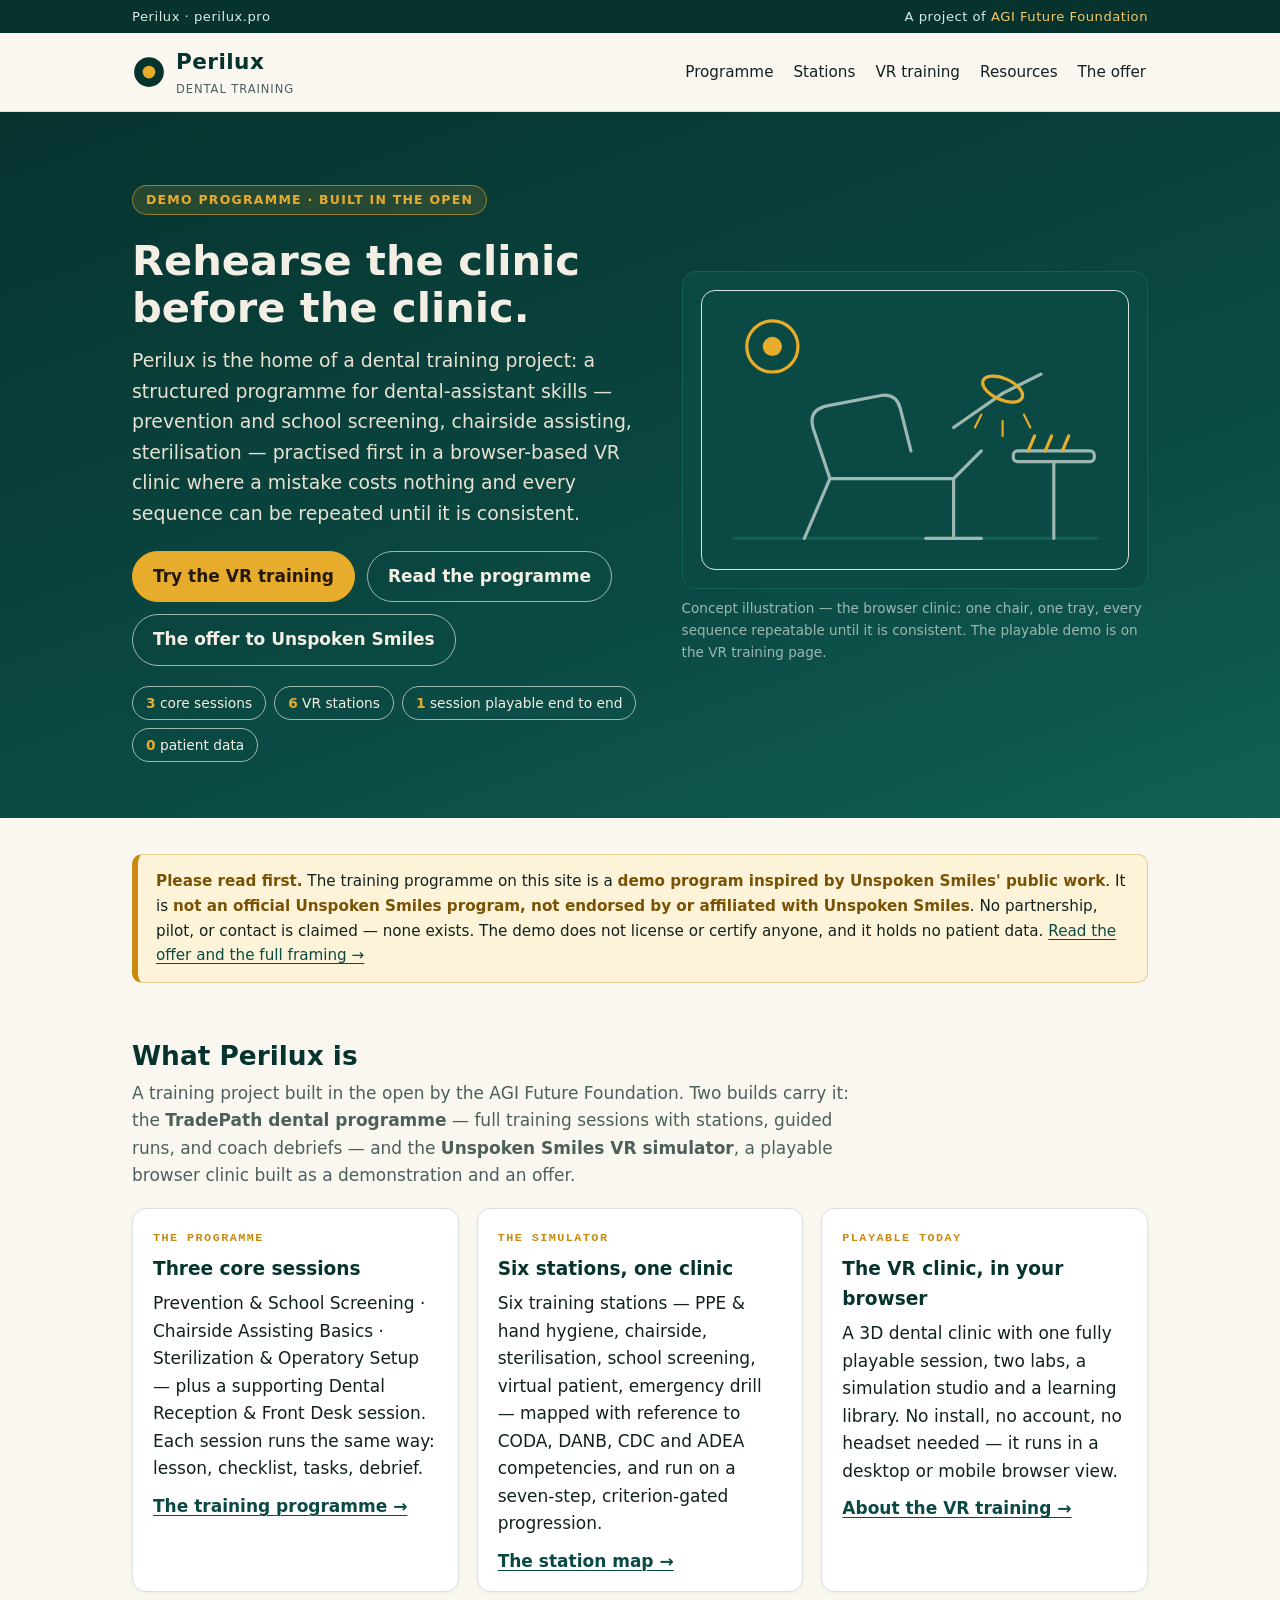
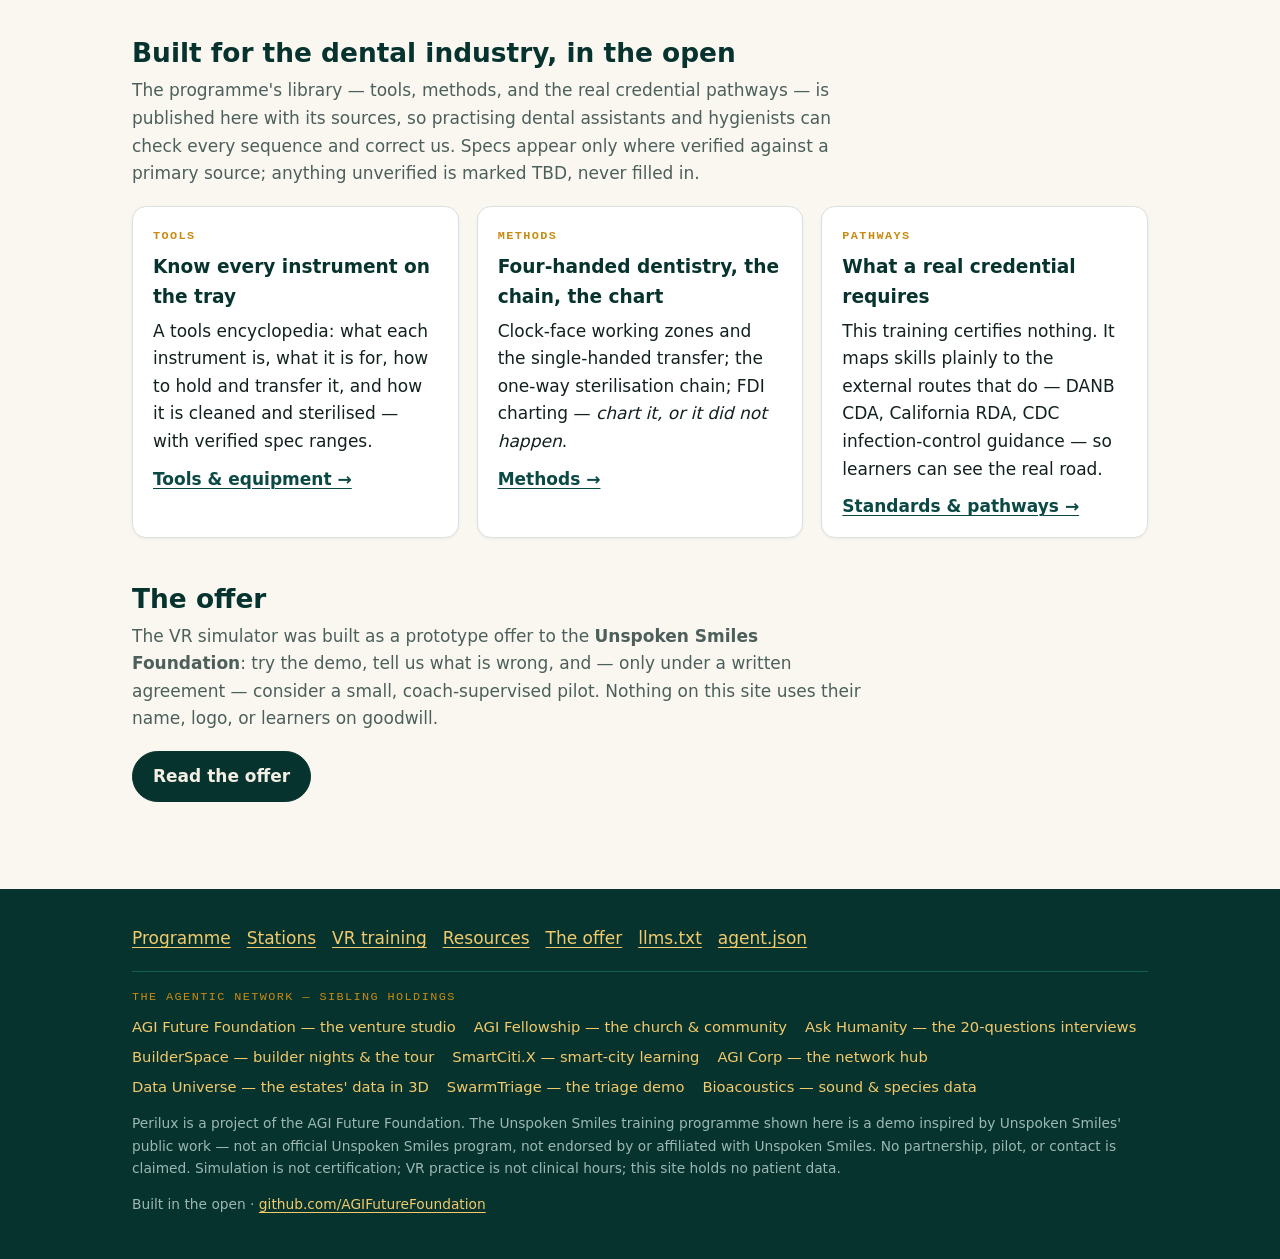
==== commit 4fcf8473: "Design + discoverability pass (approved by Mike 2026-11-15): hero after the UnspokenSmiled-VR layout" ====
--- a/index.html
+++ b/index.html
@@ -5,6 +5,24 @@
 <meta name="viewport" content="width=device-width, initial-scale=1" />
 <title>Perilux — Dental training, in the open</title>
 <meta name="description" content="Perilux is the project home for dental-assistant skills training: a three-session training programme, a six-station VR simulator, and an open offer to the Unspoken Smiles Foundation. Demo programme — not official, not endorsed, not affiliated." />
+<link rel="canonical" href="https://perilux.pro/" />
+<meta property="og:type" content="website" />
+<meta property="og:site_name" content="Perilux" />
+<meta property="og:title" content="Perilux — Dental training, in the open" />
+<meta property="og:description" content="Perilux is the project home for dental-assistant skills training: a three-session training programme, a six-station VR simulator, and an open offer to the Unspoken Smiles Foundation. Demo programme — not official, not endorsed, not affiliated." />
+<meta property="og:url" content="https://perilux.pro/" />
+<meta property="og:image" content="https://perilux.pro/assets/og-card.png" />
+<meta name="twitter:card" content="summary_large_image" />
+<meta name="twitter:title" content="Perilux — Dental training, in the open" />
+<meta name="twitter:description" content="A three-session dental training programme and a six-station VR clinic, built in the open. Demo programme — not official, not endorsed, not affiliated." />
+<meta name="twitter:image" content="https://perilux.pro/assets/og-card.png" />
+<script type="application/ld+json">
+{"@context":"https://schema.org","@graph":[
+{"@type":"Organization","@id":"https://perilux.pro/#org","name":"Perilux","url":"https://perilux.pro/","logo":"https://perilux.pro/assets/og-card.png","description":"The project home for dental-assistant skills training, built in the open by the AGI Future Foundation: a three-session training programme, a six-station VR simulator blueprint, a playable browser clinic prototype, and an open prototype offer to the Unspoken Smiles Foundation. Demo programme — not official, not endorsed, not affiliated.","parentOrganization":{"@type":"Organization","name":"AGI Future Foundation","url":"https://agifuturefoundation.org"},"sameAs":["https://github.com/AGIFutureFoundation"]},
+{"@type":"WebSite","@id":"https://perilux.pro/#site","url":"https://perilux.pro/","name":"Perilux","publisher":{"@id":"https://perilux.pro/#org"}},
+{"@type":"WebPage","url":"https://perilux.pro/","name":"Perilux — Dental training, in the open","isPartOf":{"@id":"https://perilux.pro/#site"},"about":{"@id":"https://perilux.pro/#org"}}
+]}
+</script>
 <link rel="stylesheet" href="assets/style.css" />
 <link rel="icon" href="data:image/svg+xml,%3Csvg xmlns='http://www.w3.org/2000/svg' viewBox='0 0 32 32'%3E%3Ccircle cx='16' cy='16' r='14' fill='%2307332f'/%3E%3Ccircle cx='16' cy='16' r='6' fill='%23e8ac2c'/%3E%3C/svg%3E" />
 </head>
@@ -24,8 +42,9 @@
   </nav>
 </div></header>
 
-<section class="hero"><div class="wrap">
-  <p class="eyebrow">Perilux · Dental training, in the open</p>
+<section class="hero"><div class="wrap hero-grid">
+  <div>
+  <p><span class="pill">Demo programme · Built in the open</span></p>
   <h1>Rehearse the clinic<br />before the clinic.</h1>
   <p class="lede">Perilux is the home of a dental training project: a structured programme for
   dental-assistant skills — prevention and school screening, chairside assisting, sterilisation —
@@ -36,6 +55,39 @@
     <a class="btn ghost" href="programme.html">Read the programme</a>
     <a class="btn ghost" href="offer.html">The offer to Unspoken Smiles</a>
   </div>
+  <div class="chips" aria-label="Perilux at a glance">
+    <span class="chip"><strong>3</strong> core sessions</span>
+    <span class="chip"><strong>6</strong> VR stations</span>
+    <span class="chip"><strong>1</strong> session playable end to end</span>
+    <span class="chip"><strong>0</strong> patient data</span>
+  </div>
+  </div>
+  <figure class="hero-visual">
+    <div class="panel">
+      <svg viewBox="0 0 400 260" role="img" aria-label="Concept illustration in line art: a dental chair under an overhead lamp, an instrument tray beside it, and the Perilux ring-and-point mark above">
+        <g fill="none" stroke="#9db8b2" stroke-width="3" stroke-linecap="round" stroke-linejoin="round">
+          <path d="M30 232 H370" stroke="#106055"/>
+          <path d="M96 232 L120 176 H236 L262 150" />
+          <path d="M120 176 L104 128 Q100 112 116 108 L168 98 Q182 96 186 110 L196 150" />
+          <path d="M236 176 V232" />
+          <path d="M210 232 H262" />
+          <path d="M282 96 L236 128" />
+          <path d="M282 96 L318 78" />
+          <rect x="292" y="150" width="76" height="10" rx="4" />
+          <path d="M330 160 V232" />
+          <path d="M306 150 l6 -14 M322 150 l6 -14 M338 150 l6 -14" stroke="#e8ac2c"/>
+        </g>
+        <g fill="none" stroke="#e8ac2c" stroke-width="3" stroke-linecap="round">
+          <ellipse cx="282" cy="92" rx="20" ry="10" transform="rotate(24 282 92)"/>
+          <path d="M262 116 l-6 12 M282 122 l0 14 M302 116 l6 12" stroke-width="2"/>
+        </g>
+        <circle cx="66" cy="52" r="24" fill="none" stroke="#e8ac2c" stroke-width="3"/>
+        <circle cx="66" cy="52" r="9" fill="#e8ac2c"/>
+      </svg>
+    </div>
+    <figcaption>Concept illustration — the browser clinic: one chair, one tray, every sequence
+    repeatable until it is consistent. The playable demo is on the VR training page.</figcaption>
+  </figure>
 </div></section>
 
 <main><div class="wrap">
@@ -132,6 +184,20 @@
     <a href="vr-training.html">VR training</a><a href="resources.html">Resources</a>
     <a href="offer.html">The offer</a><a href="llms.txt">llms.txt</a><a href="agent.json">agent.json</a>
   </nav>
+  <div class="network">
+    <p class="nethead">The agentic network — sibling holdings</p>
+    <div class="links">
+      <a href="https://agifuturefoundation.org">AGI Future Foundation — the venture studio</a>
+      <a href="https://agifellowship.church">AGI Fellowship — the church &amp; community</a>
+      <a href="https://ask.fellowship.chat">Ask Humanity — the 20-questions interviews</a>
+      <a href="https://builderspace.tech">BuilderSpace — builder nights &amp; the tour</a>
+      <a href="https://smartciti.space">SmartCiti.X — smart-city learning</a>
+      <a href="https://agicorp.network">AGI Corp — the network hub</a>
+      <a href="https://graphs.agicorp.network">Data Universe — the estates' data in 3D</a>
+      <a href="https://triage.agicorp.network">SwarmTriage — the triage demo</a>
+      <a href="https://bioacoustics.cloud">Bioacoustics — sound &amp; species data</a>
+    </div>
+  </div>
   <p class="fine">Perilux is a project of the AGI Future Foundation. The Unspoken Smiles training
   programme shown here is a demo inspired by Unspoken Smiles' public work — not an official
   Unspoken Smiles program, not endorsed by or affiliated with Unspoken Smiles. No partnership,
--- a/assets/style.css
+++ b/assets/style.css
@@ -95,3 +95,45 @@
 footer.site a{color:#f2c96b}
 footer.site .fine{font-size:.86rem;color:#9db8b2}
 footer.site nav{display:flex;flex-wrap:wrap;gap:4px 16px;margin:8px 0 14px}
+
+/* ——— 2026-11-15 design pass ———
+   Structural patterns adopted from the UnspokenSmiled-VR reference layout
+   (demo strip + two-column hero with pill tag, stat chips and a captioned
+   concept panel; mono label type; stacked sections; dark-scheme token flip).
+   Patterns only: every colour, word and mark here remains Perilux's own. */
+.eyebrow,.kicker,.nethead{font-family:ui-monospace,"SF Mono","Cascadia Mono",Menlo,Consolas,monospace}
+.pill{display:inline-block;background:rgba(232,172,44,.14);color:var(--amber-bright);
+  border:1px solid rgba(232,172,44,.55);border-radius:999px;padding:4px 13px;
+  font-size:.78rem;letter-spacing:.1em;text-transform:uppercase;font-weight:600}
+.hero-grid{display:grid;grid-template-columns:1.05fr .95fr;gap:34px;align-items:center}
+.chips{display:flex;flex-wrap:wrap;gap:8px;margin:20px 0 4px}
+.chip{border:1px solid #9db8b2;color:#f4efe4;border-radius:999px;padding:5px 13px;font-size:.86rem}
+.chip strong{color:var(--amber-bright);font-weight:700}
+.hero-visual{margin:0}
+.hero-visual .panel{background:#0b4a44;border:1px solid #106055;border-radius:var(--radius);padding:18px}
+.hero-visual .panel svg{width:100%;height:auto;display:block}
+.hero-visual figcaption{color:#9db8b2;font-size:.85rem;margin-top:8px}
+@media (max-width:860px){.hero-grid{grid-template-columns:1fr}}
+
+/* Footer network mesh — works on the dark site footer and on light in-main footers */
+.network{border-top:1px solid var(--line);margin-top:18px;padding-top:16px}
+footer.site .network{border-top-color:#106055}
+.nethead{font-size:.74rem;letter-spacing:.12em;text-transform:uppercase;color:var(--amber);margin:0 0 8px}
+.network .links{display:flex;flex-wrap:wrap;gap:6px 18px;font-size:.92rem}
+.network a{text-decoration:none}
+.network a:hover{text-decoration:underline}
+
+/* Dark scheme — full token flip, the reference layout's pattern */
+@media (prefers-color-scheme: dark){
+  body{background:#0d1f1c;color:#e9e6da}
+  a{color:#8fd0c4}
+  header.site{background:#0d1f1c;border-bottom-color:#23423d}
+  nav.main a{color:#e9e6da}
+  .logo{color:#f4efe4}
+  h2,h3{color:#8fd0c4}
+  .card,.station,table{background:#122b27;border-color:#23423d}
+  th{background:#0b4a44;color:#f4efe4}
+  th,td{border-color:#23423d}
+  .sub,.src{color:#a9bcb6}
+  .notice{background:#2b2410;border-color:#6b5518}
+}
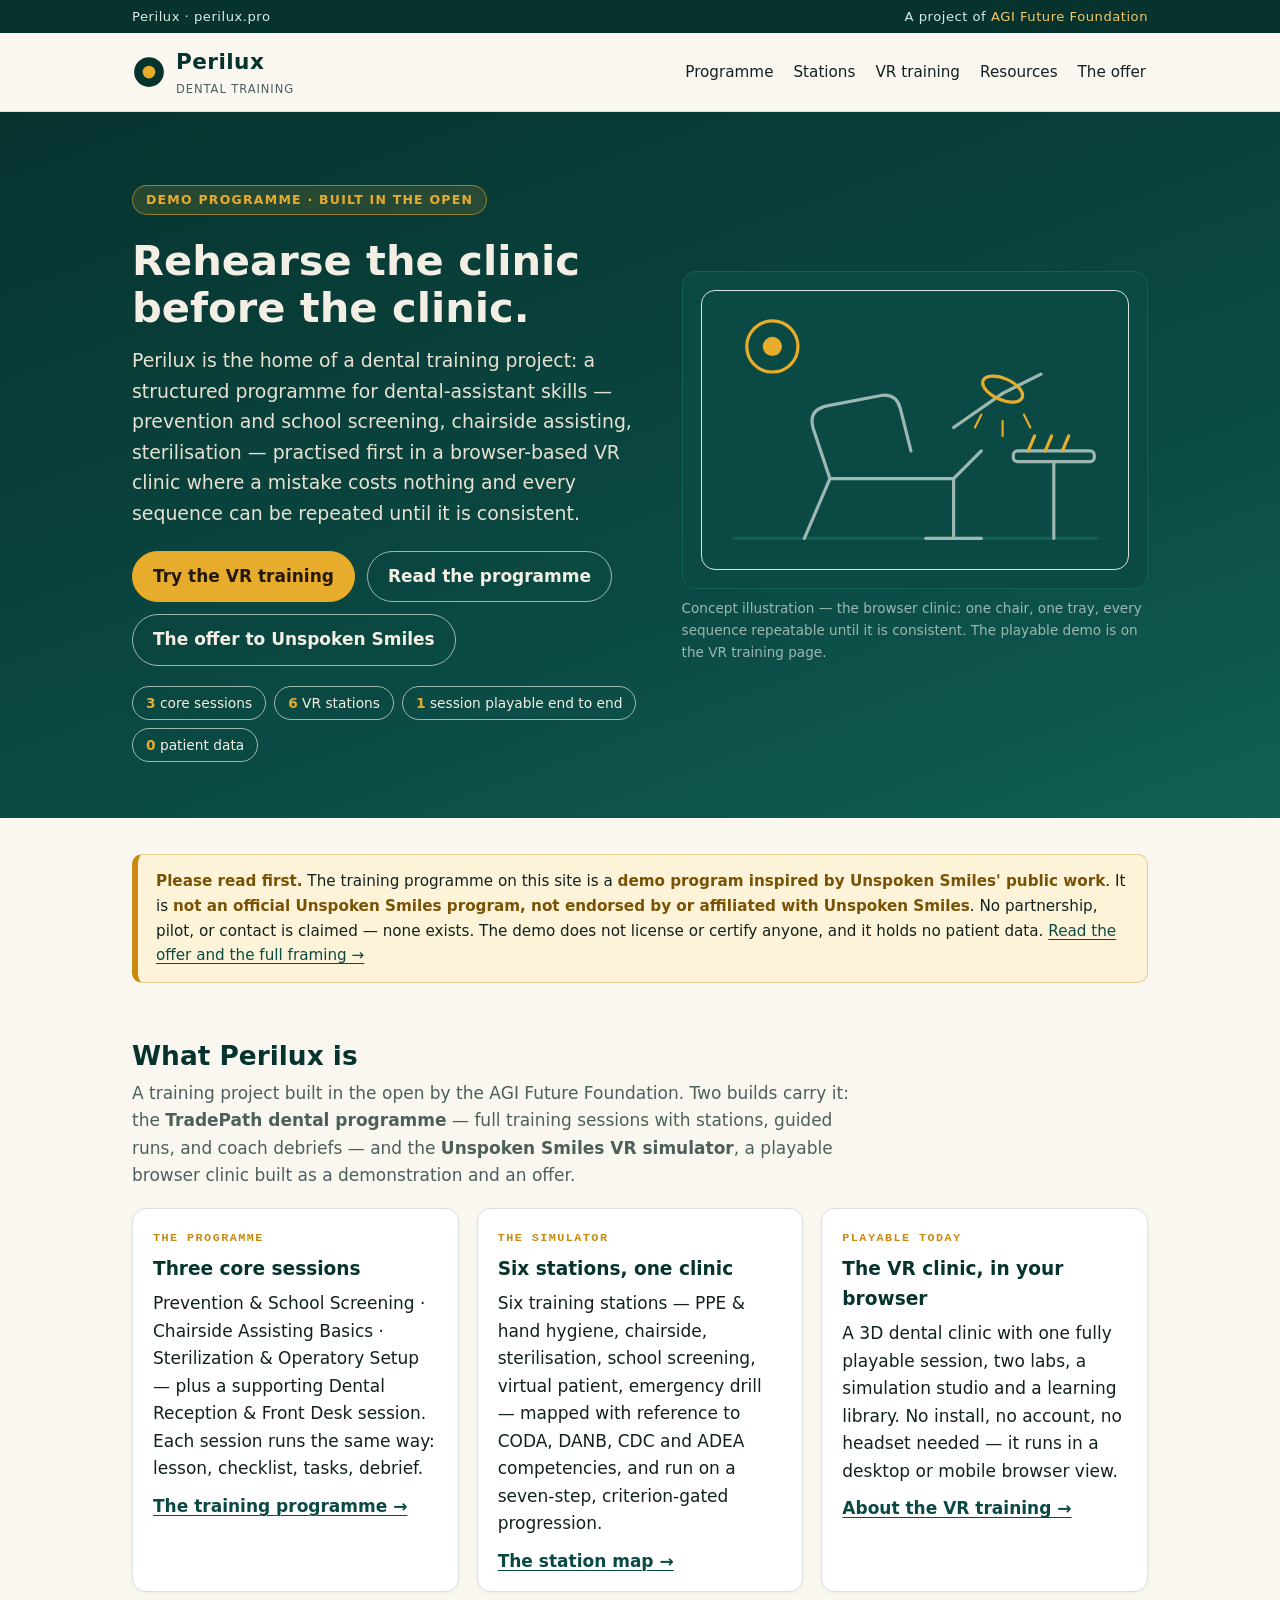
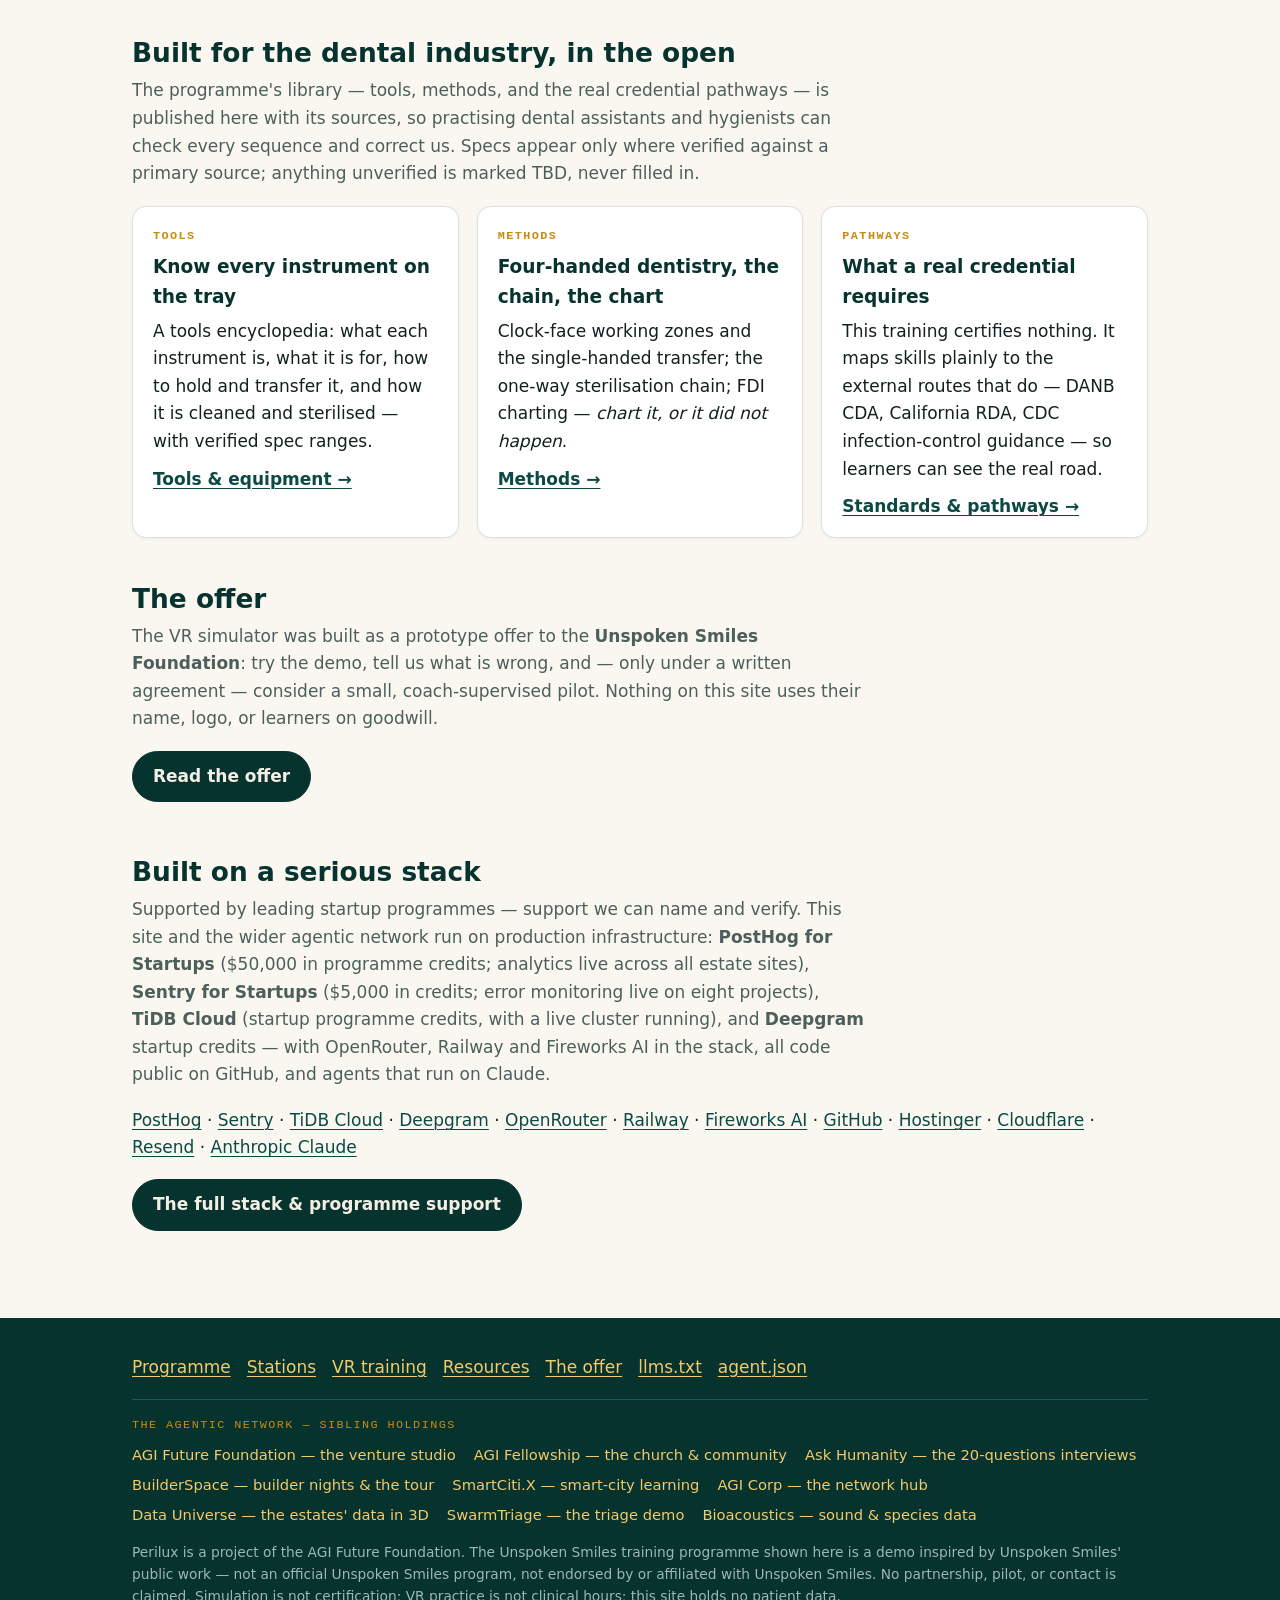
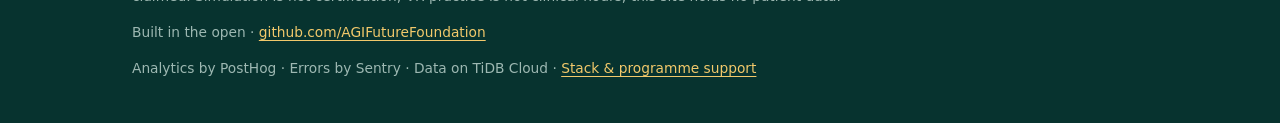
==== commit e0d2e27b: "Add stack & programme support section, partners page, sitemap entry" ====
--- a/index.html
+++ b/index.html
@@ -25,6 +25,10 @@
 </script>
 <link rel="stylesheet" href="assets/style.css" />
 <link rel="icon" href="data:image/svg+xml,%3Csvg xmlns='http://www.w3.org/2000/svg' viewBox='0 0 32 32'%3E%3Ccircle cx='16' cy='16' r='14' fill='%2307332f'/%3E%3Ccircle cx='16' cy='16' r='6' fill='%23e8ac2c'/%3E%3C/svg%3E" />
+<script>
+!function(t,e){var o,n,p,r;e.__SV||(window.posthog=e,e._i=[],e.init=function(i,s,a){function g(t,e){var o=e.split(".");2==o.length&&(t=t[o[0]],e=o[1]),t[e]=function(){t.push([e].concat(Array.prototype.slice.call(arguments,0)))}}(p=t.createElement("script")).type="text/javascript",p.crossOrigin="anonymous",p.async=!0,p.src=s.api_host.replace(".i.posthog.com","-assets.i.posthog.com")+"/static/array.js",(r=t.getElementsByTagName("script")[0]).parentNode.insertBefore(p,r);var u=e;for(void 0!==a?u=e[a]=[]:a="posthog",u.people=u.people||[],u.toString=function(t){var e="posthog";return"posthog"!==a&&(e+="."+a),t||(e+=" (stub)"),e},u.people.toString=function(){return u.toString(1)+".people (stub)"},o="init Ie Ts Ms Ee Es Rs capture Ge calculateEventProperties Os register register_once register_for_session unregister unregister_for_session js getFeatureFlag getFeatureFlagPayload isFeatureFlagEnabled reloadFeatureFlags updateEarlyAccessFeatureEnrollment getEarlyAccessFeatures on onFeatureFlags onSessionId getSurveys getActiveMatchingSurveys renderSurvey canRenderSurvey canRenderSurveyIdentified renderSurveyPreview identify setPersonProperties group resetGroups setPersonPropertiesForFlags resetPersonPropertiesForFlags setGroupPropertiesForFlags resetGroupPropertiesForFlags reset get_distinct_id getGroups get_session_id get_session_replay_url alias set_config startSessionRecording stopSessionRecording sessionRecordingStarted captureException loadToolbar get_property getSessionProperty zs As createPersonProfile Is opt_in_capturing opt_out_capturing has_opted_in_capturing has_opted_out_capturing clear_opt_out_capturing Ds getPageviewId captureTraceFeedback captureTraceMetric".split(" "),n=0;n<o.length;n++)g(u,o[n]);e._i.push([i,s,a])},e.__SV=1)}(document,window.posthog||[]);
+posthog.init('phc_AfeseXtVkLCtEqQhj8mgTg3uCbFvioCdmTB2E4kZGxE2',{api_host:'https://us.i.posthog.com',defaults:'2025-05-24',autocapture:true,capture_pageview:true,session_recording:{maskAllInputs:true}})
+</script>
 </head>
 <body>
 <div class="brandbar"><div class="wrap"><span>Perilux · perilux.pro</span><span>A project of <a href="https://www.agifuturefoundation.org/">AGI Future Foundation</a></span></div></div>
@@ -176,6 +180,13 @@
     <p><a class="btn dark" href="offer.html">Read the offer</a></p>
   </section>
 
+<section class="block" aria-label="Stack and programme support">
+    <h2>Built on a serious stack</h2>
+    <p class="sub">Supported by leading startup programmes — support we can name and verify. This site and the wider agentic network run on production infrastructure: <strong>PostHog for Startups</strong> ($50,000 in programme credits; analytics live across all estate sites), <strong>Sentry for Startups</strong> ($5,000 in credits; error monitoring live on eight projects), <strong>TiDB Cloud</strong> (startup programme credits, with a live cluster running), and <strong>Deepgram</strong> startup credits — with OpenRouter, Railway and Fireworks AI in the stack, all code public on GitHub, and agents that run on Claude.</p>
+    <p><a href="https://posthog.com">PostHog</a> · <a href="https://sentry.io">Sentry</a> · <a href="https://www.pingcap.com">TiDB Cloud</a> · <a href="https://deepgram.com">Deepgram</a> · <a href="https://openrouter.ai">OpenRouter</a> · <a href="https://railway.com">Railway</a> · <a href="https://fireworks.ai">Fireworks AI</a> · <a href="https://github.com">GitHub</a> · <a href="https://www.hostinger.com">Hostinger</a> · <a href="https://www.cloudflare.com">Cloudflare</a> · <a href="https://resend.com">Resend</a> · <a href="https://www.anthropic.com">Anthropic Claude</a></p>
+    <p><a class="btn dark" href="partners.html">The full stack &amp; programme support</a></p>
+  </section>
+
 </div></main>
 
 <footer class="site"><div class="wrap">
@@ -204,6 +215,7 @@
   pilot, or contact is claimed. Simulation is not certification; VR practice is not clinical
   hours; this site holds no patient data.</p>
   <p class="fine">Built in the open · <a href="https://github.com/AGIFutureFoundation">github.com/AGIFutureFoundation</a></p>
+  <p class="fine">Analytics by PostHog · Errors by Sentry · Data on TiDB Cloud · <a href="partners.html">Stack &amp; programme support</a></p>
 </div></footer>
 </body>
 </html>
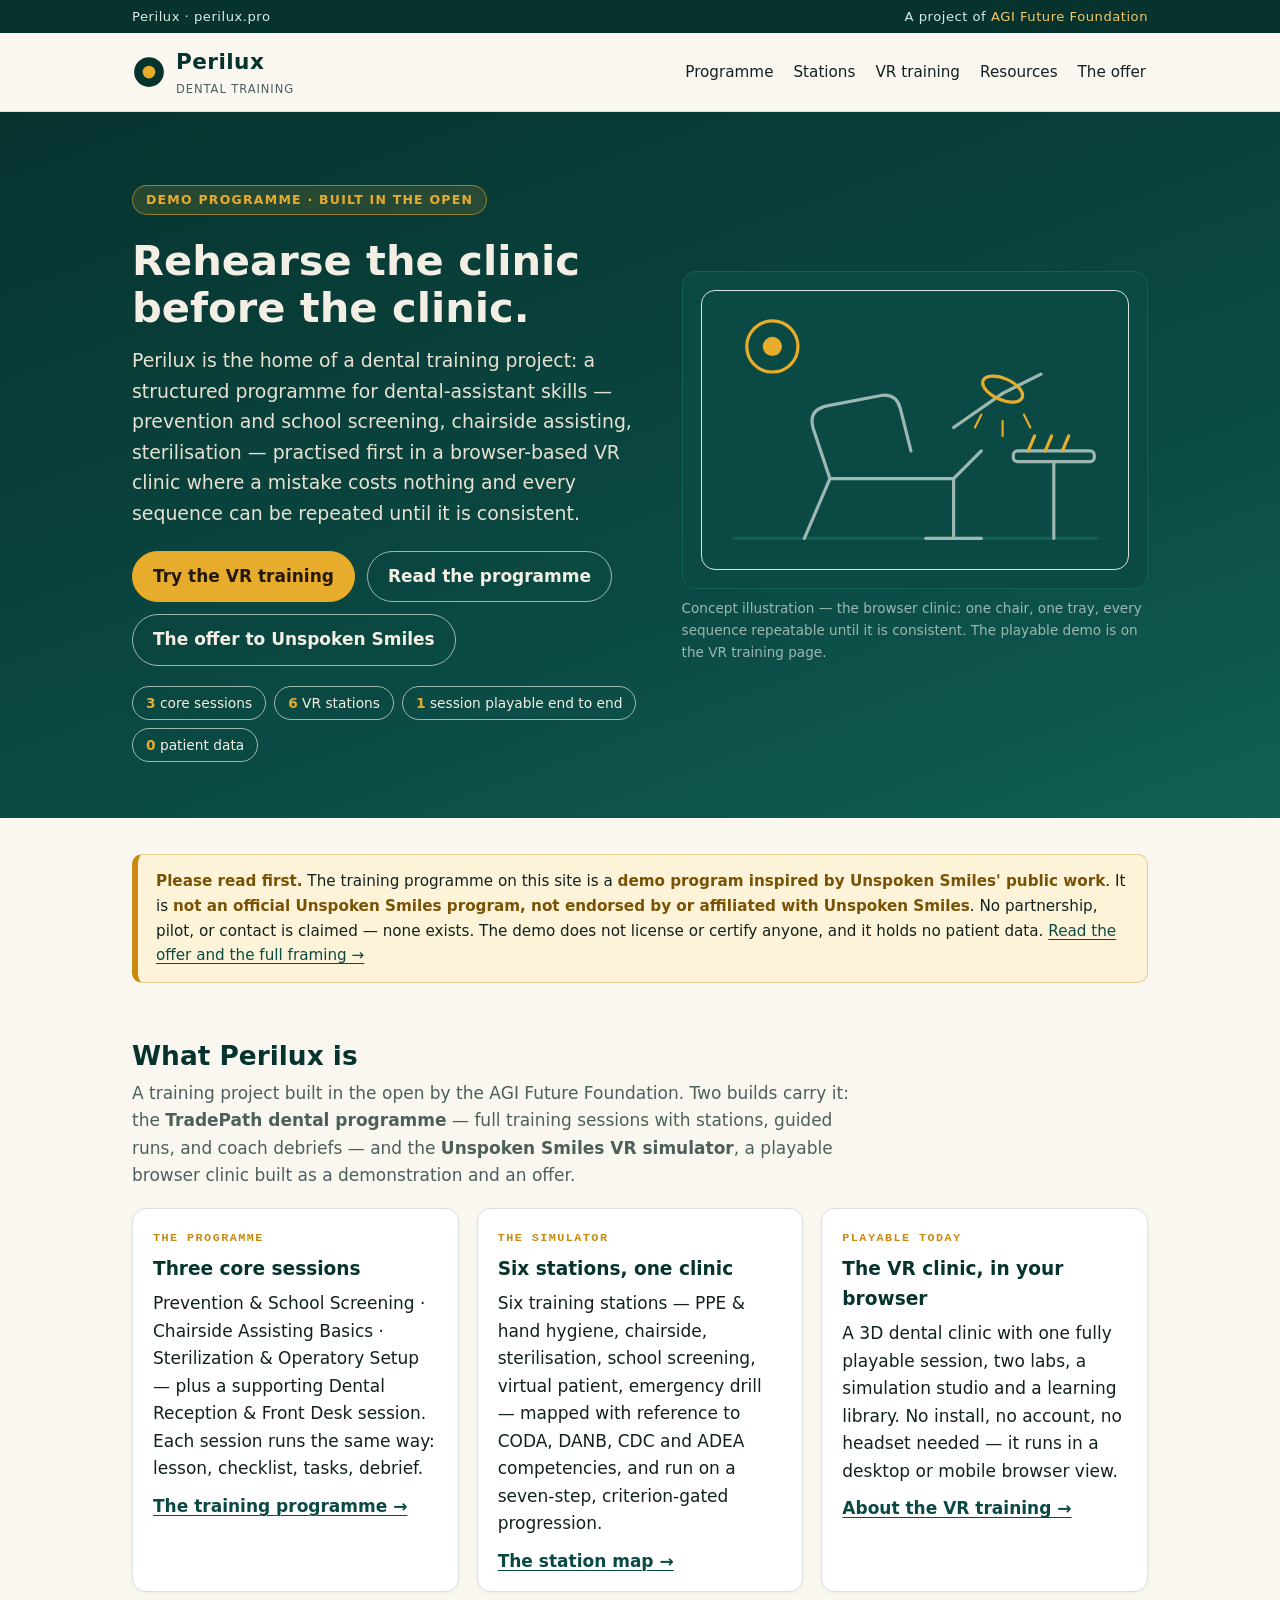
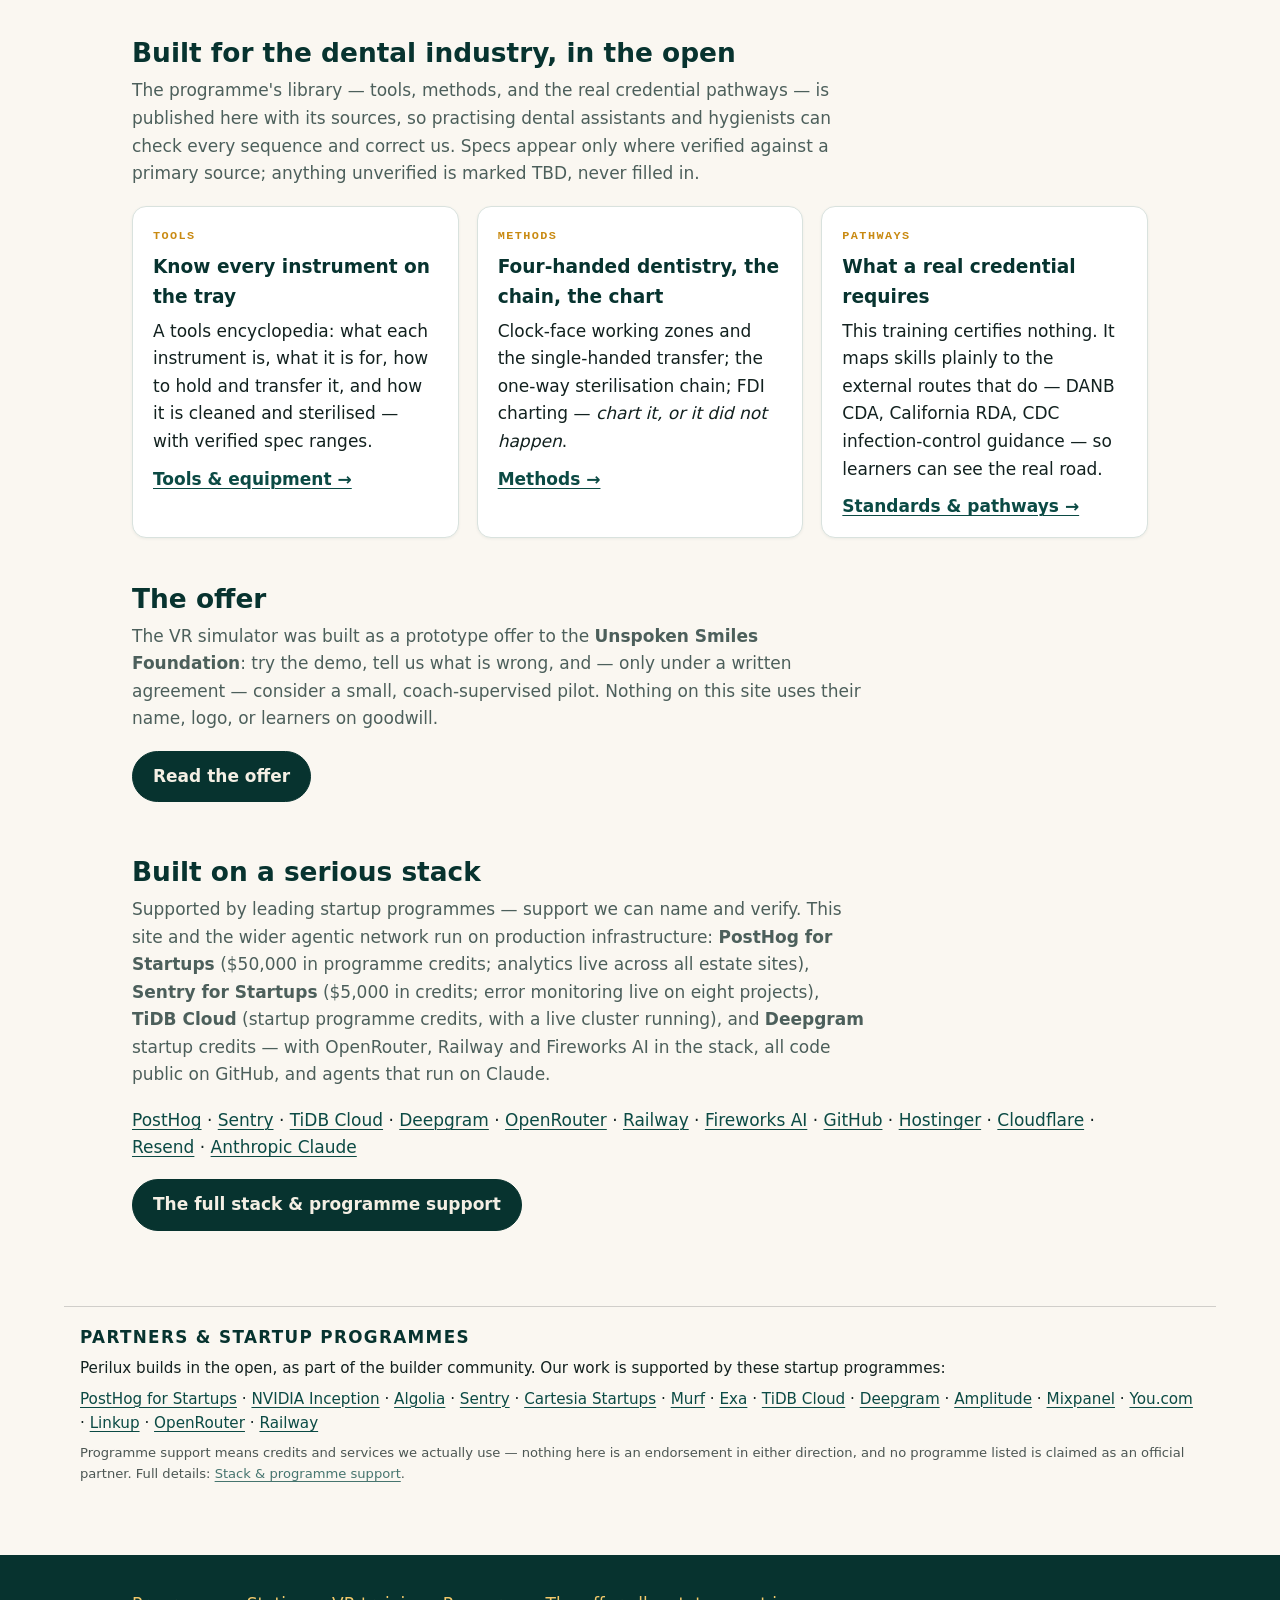
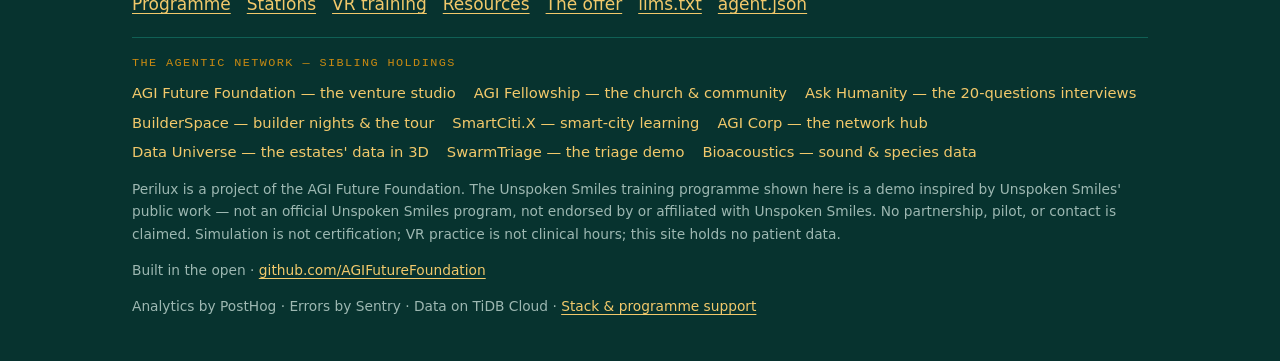
==== commit 713270c4: "Add Partners & startup programmes band to all pages" ====
--- a/index.html
+++ b/index.html
@@ -189,6 +189,7 @@
 
 </div></main>
 
+<section class="pband" data-pband="1"><style>.pband{border-top:1px solid rgba(128,128,128,.35);margin:2rem auto 0;padding:1.25rem 1rem;max-width:72rem;font-size:.95rem}.pband h2{font-size:1.05rem;text-transform:uppercase;letter-spacing:.08em;margin:0 0 .5rem}.pband p{margin:.4rem 0}.pband .pband-links a{white-space:nowrap}.pband .pband-note{font-size:.82rem;opacity:.75}</style><h2>Partners &amp; startup programmes</h2><p>Perilux builds in the open, as part of the builder community. Our work is supported by these startup programmes:</p><p class="pband-links"><a href="https://posthog.com">PostHog for Startups</a> &middot; <a href="https://www.nvidia.com/en-us/startups/">NVIDIA Inception</a> &middot; <a href="https://www.algolia.com">Algolia</a> &middot; <a href="https://sentry.io">Sentry</a> &middot; <a href="https://cartesia.ai">Cartesia Startups</a> &middot; <a href="https://murf.ai">Murf</a> &middot; <a href="https://exa.ai">Exa</a> &middot; <a href="https://www.pingcap.com">TiDB Cloud</a> &middot; <a href="https://deepgram.com">Deepgram</a> &middot; <a href="https://amplitude.com">Amplitude</a> &middot; <a href="https://mixpanel.com">Mixpanel</a> &middot; <a href="https://you.com">You.com</a> &middot; <a href="https://www.linkup.so">Linkup</a> &middot; <a href="https://openrouter.ai">OpenRouter</a> &middot; <a href="https://railway.com">Railway</a></p><p class="pband-note">Programme support means credits and services we actually use &mdash; nothing here is an endorsement in either direction, and no programme listed is claimed as an official partner. Full details: <a href="/partners.html">Stack &amp; programme support</a>.</p></section>
 <footer class="site"><div class="wrap">
   <nav aria-label="Footer">
     <a href="programme.html">Programme</a><a href="stations.html">Stations</a>
